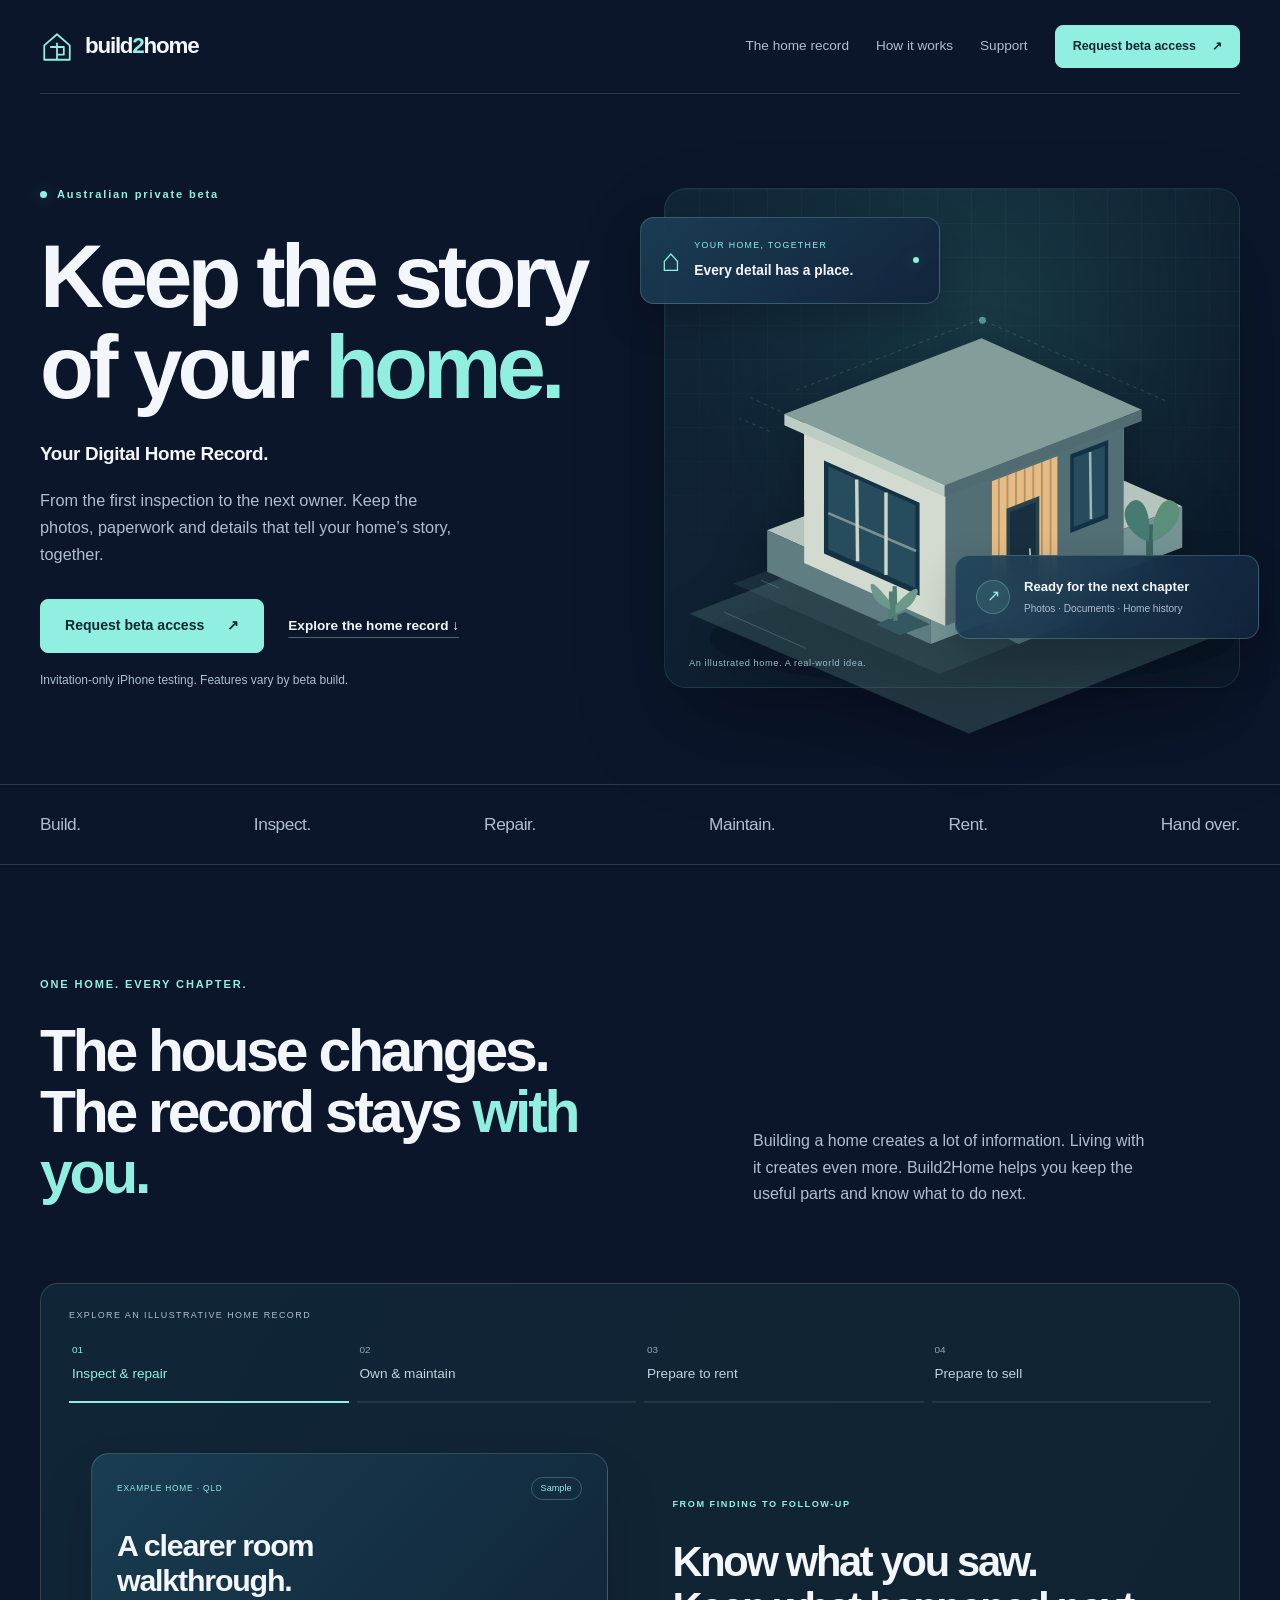
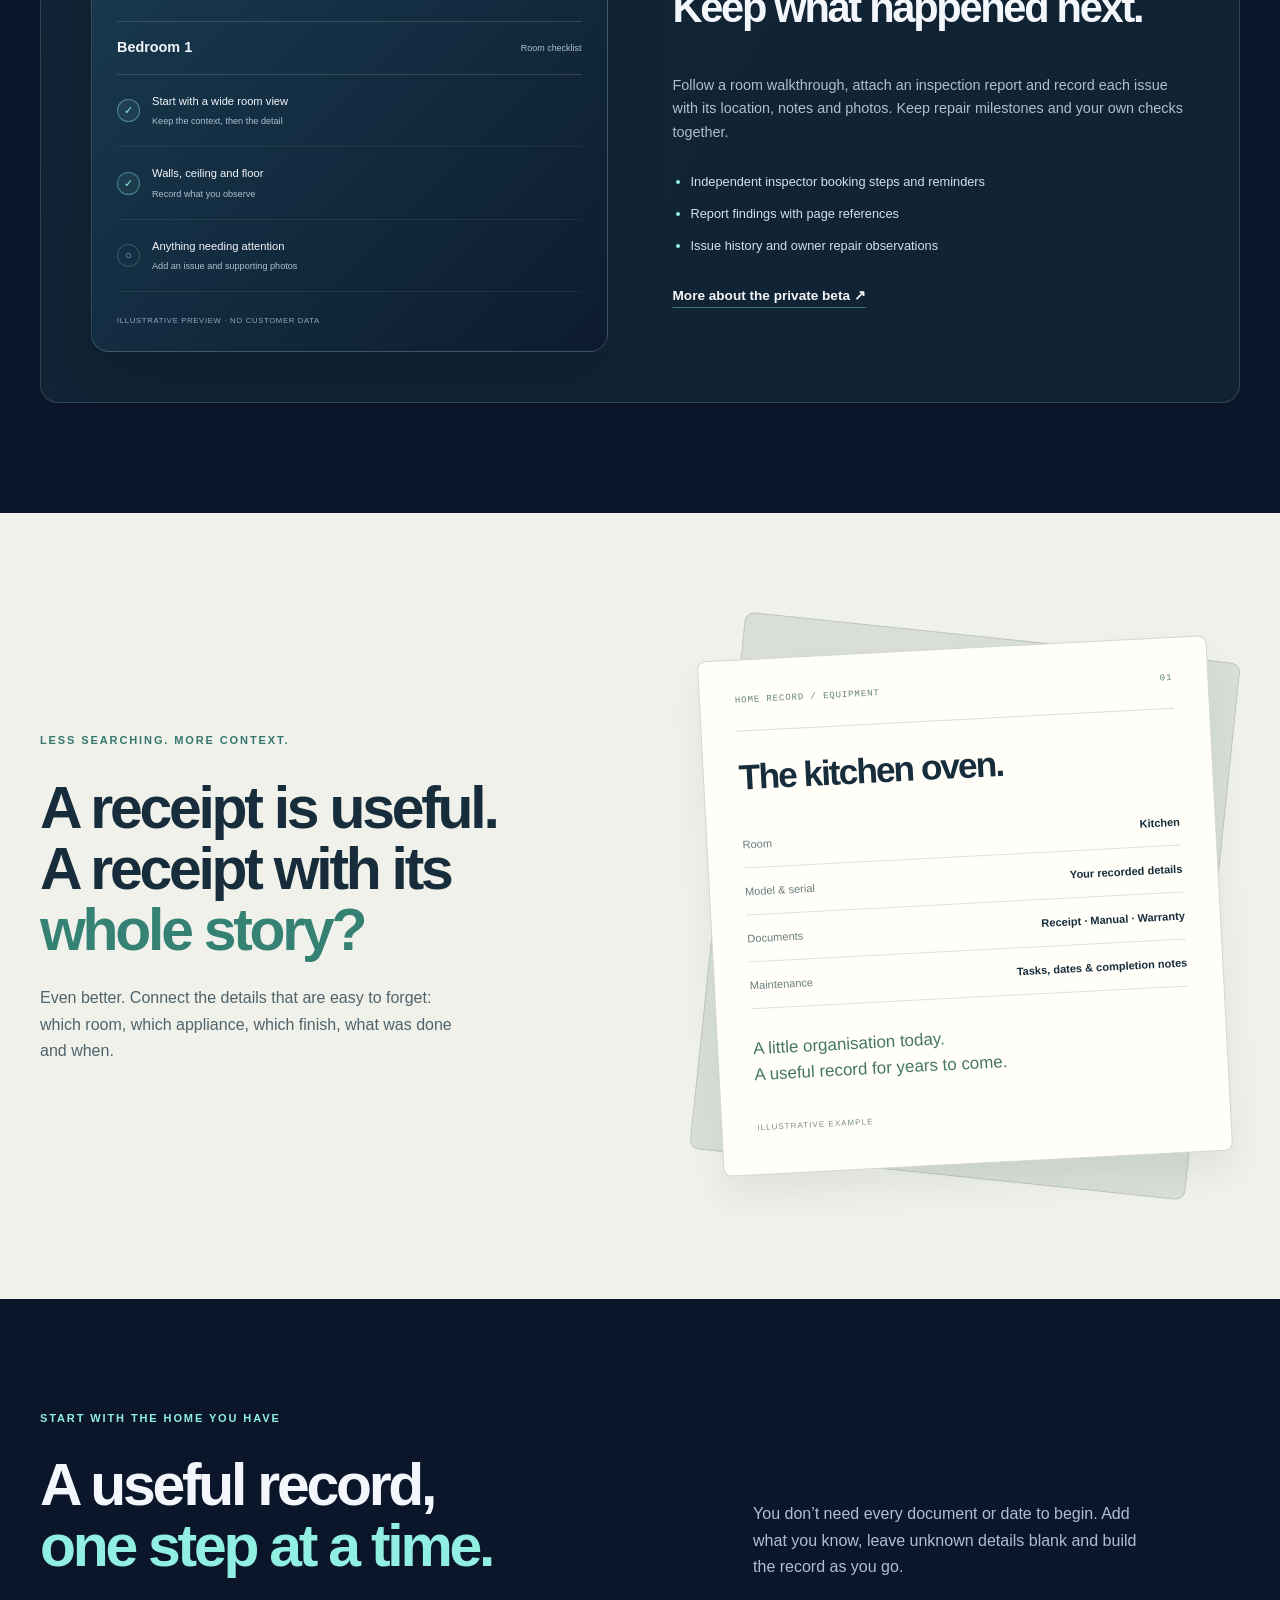
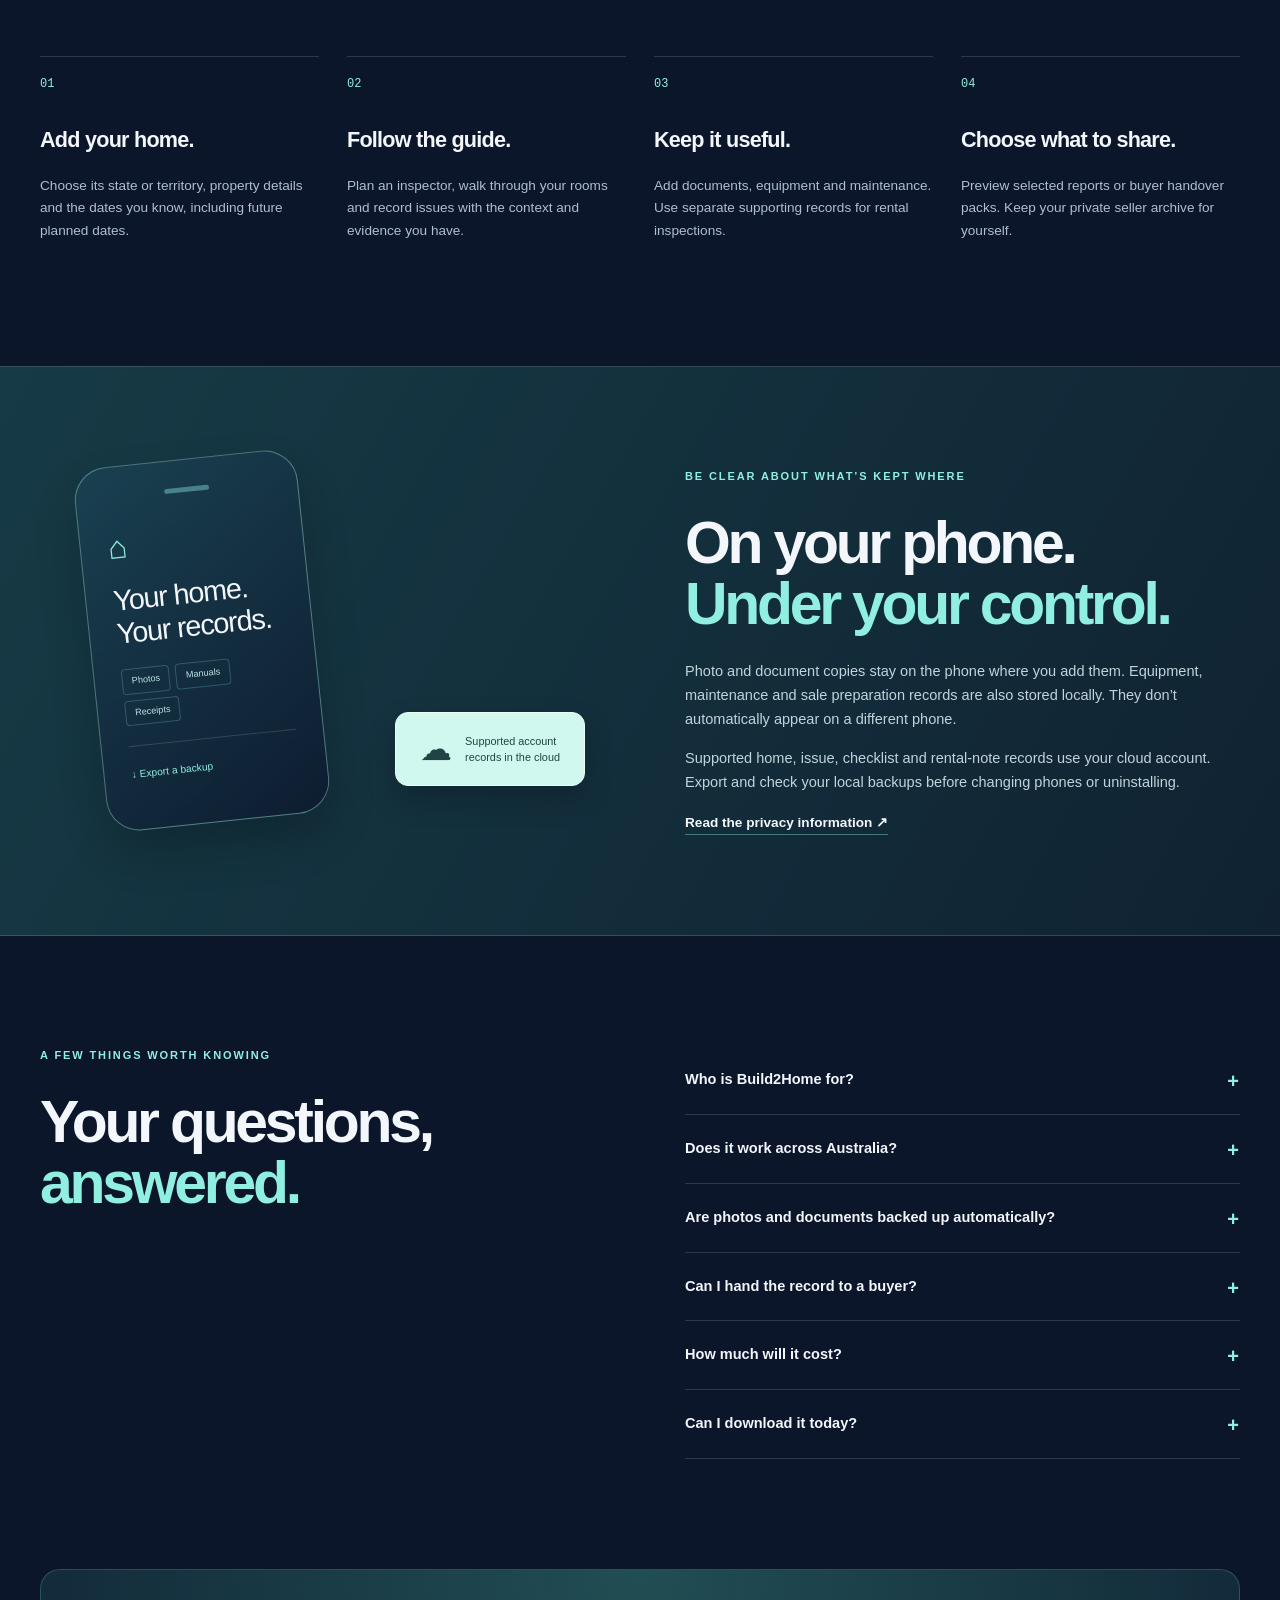
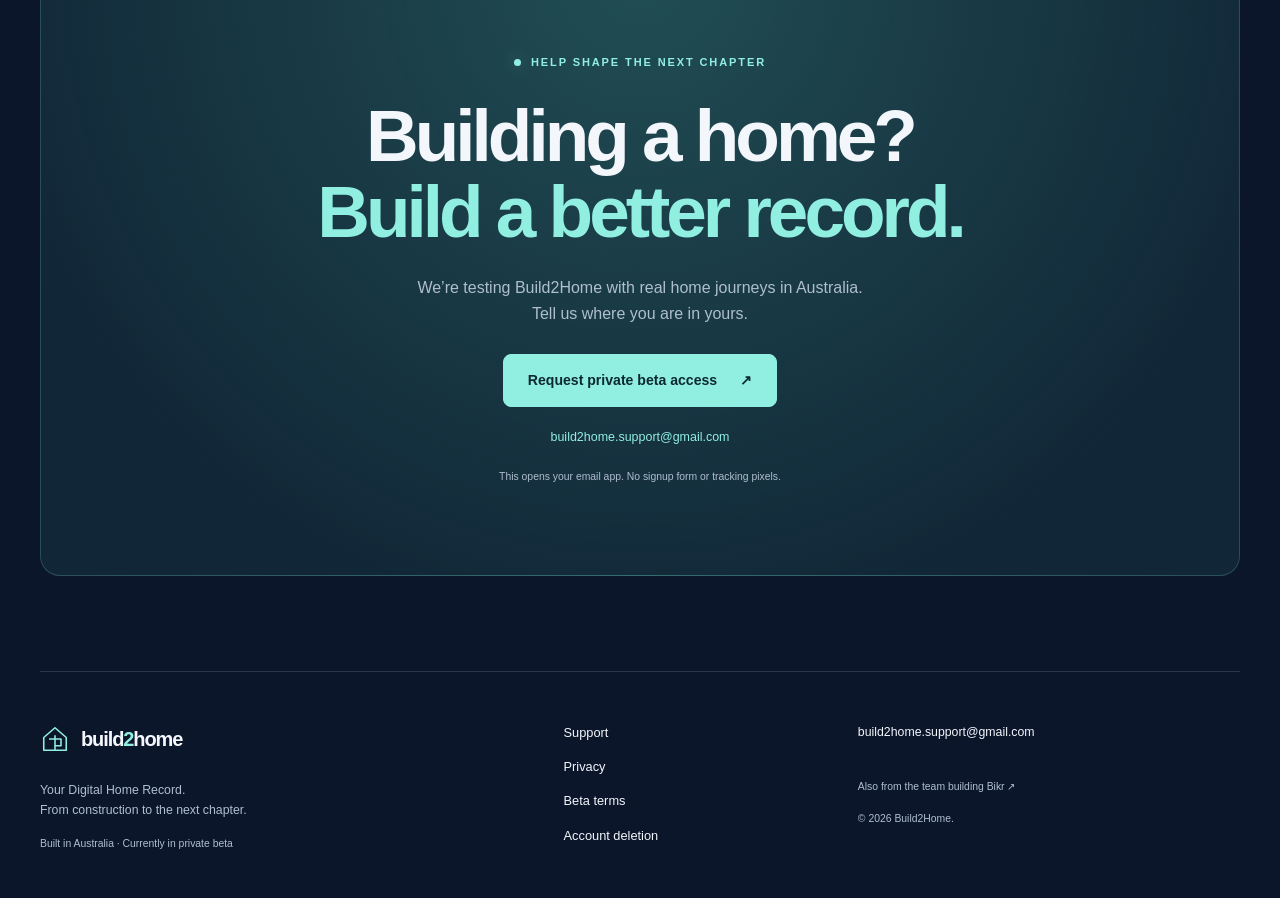
==== index.html @ d1a8a718 "Publish_Build2Home_private_beta_website" ====
<!doctype html><html lang="en-AU"><head><meta charset="utf-8"><meta name="viewport" content="width=device-width,initial-scale=1"><title>Build2Home — Your Digital Home Record</title><meta name="description" content="A home record for inspections, defects, documents, maintenance, tenancy and sale preparation. Built in Australia. Private beta."><meta name="theme-color" content="#0b162b"><meta property="og:title" content="Build2Home — Your Digital Home Record"><meta property="og:description" content="A home record for inspections, defects, documents, maintenance, tenancy and sale preparation. Built in Australia. Private beta."><meta property="og:type" content="website"><link rel="icon" href="assets/favicon.svg" type="image/svg+xml"><link rel="stylesheet" href="styles.css"><script src="script.js" defer></script></head><body id="top"><a class="skip" href="#main">Skip to content</a><header class="site-header"><a class="brand" href="#top"><svg viewBox="0 0 40 40" aria-hidden="true"><path d="M5 18 20 5l15 13v17H5Z"/><path d="M12 20h8v15m0-15h8v9h-8m0-9v-5"/></svg><span>build<span class="two">2</span>home</span></a><button class="menu-toggle" aria-label="Open navigation" aria-expanded="false" aria-controls="navigation">Menu <span>☰</span></button><nav id="navigation" aria-label="Main navigation"><a href="index.html#record">The home record</a><a href="index.html#how">How it works</a><a href="support.html">Support</a><a class="button small" href="mailto:build2home.support@gmail.com?subject=Build2Home%20%E2%80%94%20private%20beta%20request">Request beta access <span aria-hidden="true">↗</span></a></nav></header><main id="main">
<section class="hero wrap"><div class="hero-copy"><p class="eyebrow"><span class="status-dot"></span> Australian private beta</p><h1>Keep the story<br>of your <em>home.</em></h1><p class="tagline">Your Digital Home Record.</p><p class="hero-description">From the first inspection to the next owner. Keep the photos, paperwork and details that tell your home’s story, together.</p><div class="actions"><a class="button" href="mailto:build2home.support@gmail.com?subject=Build2Home%20%E2%80%94%20private%20beta%20request">Request beta access <span aria-hidden="true">↗</span></a><a class="text-link" href="#record">Explore the home record ↓</a></div><p class="micro">Invitation-only iPhone testing. Features vary by beta build.</p></div><div class="hero-art"><div class="art-grid"></div><img class="house" src="assets/home.svg" alt="Architectural illustration of a contemporary Australian home" width="800" height="600"><div class="home-chip"><span class="house-symbol">⌂</span><div><small>YOUR HOME, TOGETHER</small><strong>Every detail has a place.</strong></div><span class="chip-dot"></span></div><div class="record-chip"><span class="file-icon">↗</span><div><strong>Ready for the next chapter</strong><small>Photos · Documents · Home history</small></div></div><span class="art-caption">An illustrated home. A real-world idea.</span></div></section>
<div class="chapter-strip"><div class="wrap"><span>Build.</span><span>Inspect.</span><span>Repair.</span><span>Maintain.</span><span>Rent.</span><span>Hand over.</span></div></div>
<section class="record-section section wrap" id="record"><div class="section-heading"><div><p class="eyebrow">ONE HOME. EVERY CHAPTER.</p><h2>The house changes.<br>The record stays <em>with you.</em></h2></div><p>Building a home creates a lot of information. Living with it creates even more. Build2Home helps you keep the useful parts and know what to do next.</p></div><div class="record-demo"><div class="demo-controls"><p class="micro">EXPLORE AN ILLUSTRATIVE HOME RECORD</p><div role="tablist" aria-label="Home record stage" class="stage-tabs"><button role="tab" id="tab-inspect" aria-selected="true" aria-controls="stage-panel" data-stage="inspect">01 <span>Inspect & repair</span></button><button role="tab" id="tab-maintain" aria-selected="false" aria-controls="stage-panel" tabindex="-1" data-stage="maintain">02 <span>Own & maintain</span></button><button role="tab" id="tab-rental" aria-selected="false" aria-controls="stage-panel" tabindex="-1" data-stage="rental">03 <span>Prepare to rent</span></button><button role="tab" id="tab-sale" aria-selected="false" aria-controls="stage-panel" tabindex="-1" data-stage="sale">04 <span>Prepare to sell</span></button></div></div><div id="stage-panel" role="tabpanel" aria-labelledby="tab-inspect" class="stage-panel"><div class="sample-app"><div class="sample-top"><span>EXAMPLE HOME · QLD</span><span class="pill">Sample</span></div><h3 id="sample-title">A clearer room walkthrough.</h3><div class="sample-summary" id="sample-summary">Bedroom 1 <span>Room checklist</span></div><div class="sample-rows" id="sample-rows"><div><span class="check-circle">✓</span><span>Start with a wide room view<small>Keep the context, then the detail</small></span></div><div><span class="check-circle">✓</span><span>Walls, ceiling and floor<small>Record what you observe</small></span></div><div><span class="check-circle empty">○</span><span>Anything needing attention<small>Add an issue and supporting photos</small></span></div></div><div class="sample-bottom">ILLUSTRATIVE PREVIEW · NO CUSTOMER DATA</div></div><div class="stage-copy"><p class="eyebrow" id="stage-kicker">FROM FINDING TO FOLLOW-UP</p><h3 id="stage-title">Know what you saw.<br>Keep what happened next.</h3><p id="stage-description">Follow a room walkthrough, attach an inspection report and record each issue with its location, notes and photos. Keep repair milestones and your own checks together.</p><ul id="stage-points"><li>Independent inspector booking steps and reminders</li><li>Report findings with page references</li><li>Issue history and owner repair observations</li></ul><a class="text-link" href="support.html">More about the private beta ↗</a></div></div></div></section>
<section class="paper-section"><div class="wrap paper-grid"><div><p class="eyebrow">LESS SEARCHING. MORE CONTEXT.</p><h2>A receipt is useful.<br>A receipt with its<br><em>whole story?</em></h2><p>Even better. Connect the details that are easy to forget: which room, which appliance, which finish, what was done and when.</p></div><div class="paper-stack" aria-label="Illustrative records for an oven"><div class="paper-back"></div><div class="paper-card"><div class="paper-top"><span>HOME RECORD / EQUIPMENT</span><span>01</span></div><h3>The kitchen oven.</h3><div class="paper-row"><span>Room</span><strong>Kitchen</strong></div><div class="paper-row"><span>Model & serial</span><strong>Your recorded details</strong></div><div class="paper-row"><span>Documents</span><strong>Receipt · Manual · Warranty</strong></div><div class="paper-row"><span>Maintenance</span><strong>Tasks, dates & completion notes</strong></div><p class="paper-note">A little organisation today.<br>A useful record for years to come.</p><span class="paper-label">ILLUSTRATIVE EXAMPLE</span></div></div></div></section>
<section class="section wrap" id="how"><div class="section-heading"><div><p class="eyebrow">START WITH THE HOME YOU HAVE</p><h2>A useful record,<br><em>one step at a time.</em></h2></div><p>You don’t need every document or date to begin. Add what you know, leave unknown details blank and build the record as you go.</p></div><ol class="steps"><li><span>01</span><h3>Add your home.</h3><p>Choose its state or territory, property details and the dates you know, including future planned dates.</p></li><li><span>02</span><h3>Follow the guide.</h3><p>Plan an inspector, walk through your rooms and record issues with the context and evidence you have.</p></li><li><span>03</span><h3>Keep it useful.</h3><p>Add documents, equipment and maintenance. Use separate supporting records for rental inspections.</p></li><li><span>04</span><h3>Choose what to share.</h3><p>Preview selected reports or buyer handover packs. Keep your private seller archive for yourself.</p></li></ol></section>
<section class="storage-section"><div class="wrap storage-grid"><div class="storage-visual" aria-hidden="true"><div class="storage-phone"><div class="phone-speaker"></div><span class="storage-icon">⌂</span><strong>Your home.<br>Your records.</strong><div class="file-pills"><span>Photos</span><span>Manuals</span><span>Receipts</span></div><div class="backup-line">↓ Export a backup</div></div><div class="cloud-chip">☁ <span>Supported account<br>records in the cloud</span></div></div><div><p class="eyebrow">BE CLEAR ABOUT WHAT’S KEPT WHERE</p><h2>On your phone.<br><em>Under your control.</em></h2><p>Photo and document copies stay on the phone where you add them. Equipment, maintenance and sale preparation records are also stored locally. They don’t automatically appear on a different phone.</p><p>Supported home, issue, checklist and rental-note records use your cloud account. Export and check your local backups before changing phones or uninstalling.</p><a class="text-link" href="privacy.html">Read the privacy information ↗</a></div></div></section>
<section class="section wrap faq-section"><div><p class="eyebrow">A FEW THINGS WORTH KNOWING</p><h2>Your questions,<br><em>answered.</em></h2></div><div class="faq"><details><summary>Who is Build2Home for?</summary><p>Homeowners and property investors who want a practical record of a home, from build and handover through repairs, maintenance, rental preparation and eventual sale. It is currently being tested with a small private iPhone beta group.</p></details><details><summary>Does it work across Australia?</summary><p>You can choose an Australian state or territory for your property. Guidance links depend on that choice. Rules differ locally: automatic statutory reference calculations are currently NSW-only. Build2Home does not determine your legal deadlines or certify compliance.</p></details><details><summary>Are photos and documents backed up automatically?</summary><p>No. These copies stay on your phone. Export ZIP/JSON backups and keep the originals. Supported account records sync separately. Signing in on a new phone alone does not restore local files.</p></details><details><summary>Can I hand the record to a buyer?</summary><p>The beta includes selected buyer handover exports, with a preview before sharing, and a separate private seller archive. This does not transfer the property or grant the buyer access to your account. Review original documents and photos for private information before sharing.</p></details><details><summary>How much will it cost?</summary><p>Public pricing has not been announced. We’re focused on testing the workflow and getting the useful details right before a wider launch.</p></details><details><summary>Can I download it today?</summary><p>Testing is invitation-only through TestFlight on iPhone. Email the team to request access; an invitation is not automatic. Some features are in candidate builds and may not yet be available to every tester.</p></details></div></section>
<section class="beta-section wrap" id="beta"><p class="eyebrow"><span class="status-dot"></span> HELP SHAPE THE NEXT CHAPTER</p><h2>Building a home?<br><em>Build a better record.</em></h2><p>We’re testing Build2Home with real home journeys in Australia. Tell us where you are in yours.</p><a class="button" href="mailto:build2home.support@gmail.com?subject=Build2Home%20%E2%80%94%20private%20beta%20request">Request private beta access <span aria-hidden="true">↗</span></a><a class="beta-email" href="mailto:build2home.support@gmail.com">build2home.support@gmail.com</a><p class="micro">This opens your email app. No signup form or tracking pixels.</p></section></main><footer class="site-footer wrap"><div><a class="brand" href="index.html"><svg viewBox="0 0 40 40" aria-hidden="true"><path d="M5 18 20 5l15 13v17H5Z"/><path d="M12 20h8v15m0-15h8v9h-8m0-9v-5"/></svg><span>build<span class="two">2</span>home</span></a><p>Your Digital Home Record.<br>From construction to the next chapter.</p><p class="micro">Built in Australia · Currently in private beta</p></div><div class="footer-links"><a href="support.html">Support</a><a href="privacy.html">Privacy</a><a href="terms.html">Beta terms</a><a href="delete-account.html">Account deletion</a></div><div class="footer-contact"><a href="mailto:build2home.support@gmail.com">build2home.support@gmail.com</a><p class="micro">Also from the team building <a href="https://getbikr.com">Bikr ↗</a></p><p class="micro">© 2026 Build2Home.</p></div></footer></body></html>
---- styles.css ----
:root{--navy:#0b162b;--deep:#07101f;--panel:#12283b;--mint:#91efe1;--text:#f3f6fb;--muted:#afbed0;--line:#ffffff24;--paper:#f0f1ea;--ink:#182d3b;--max:1240px}*{box-sizing:border-box}html{scroll-behavior:smooth;scroll-padding-top:110px}body{margin:0;background:var(--navy);color:var(--text);font-family:Inter,"Segoe UI",Arial,sans-serif;font-size:16px;line-height:1.65}a{color:inherit;text-decoration:none}button{font:inherit}button,a{-webkit-tap-highlight-color:transparent}button{cursor:pointer}img{max-width:100%;display:block}svg{display:block}h1,h2,h3,p{margin-top:0}h1,h2,h3{line-height:1.04;letter-spacing:-.055em;font-weight:560}h1{font-size:clamp(4rem,6.9vw,6.5rem);margin-bottom:24px}h2{font-size:clamp(2.5rem,4.6vw,4.4rem);margin-bottom:25px}h3{font-size:1.7rem}em{font-style:normal;color:var(--mint)}.wrap{width:min(var(--max),calc(100% - 80px));margin-inline:auto}.section{padding-block:110px}.eyebrow{font-size:.69rem;font-weight:750;letter-spacing:.17em;color:var(--mint);display:flex;gap:10px;align-items:center;margin-bottom:27px}.micro{font-size:.75rem;color:var(--muted);line-height:1.65}.status-dot,.chip-dot{width:7px;height:7px;border-radius:50%;background:var(--mint);display:inline-block;box-shadow:0 0 16px #91efe155;flex-shrink:0}.site-header{height:94px;display:flex;align-items:center;justify-content:space-between;gap:30px;position:relative;z-index:20;width:min(var(--max),calc(100% - 80px));margin:auto;border-bottom:1px solid var(--line)}.brand{display:inline-flex;gap:11px;align-items:center;white-space:nowrap;font-size:1.4rem;letter-spacing:-.055em;font-weight:650}.brand svg{width:34px;height:34px;fill:none;stroke:var(--mint);stroke-width:2.1;stroke-linejoin:round}.brand .two{color:var(--mint)}nav{display:flex;gap:27px;align-items:center;font-size:.85rem}nav>a:not(.button){color:var(--muted)}nav>a:hover,footer a:hover{color:var(--mint)}.button{display:inline-flex;align-items:center;justify-content:space-between;gap:23px;background:var(--mint);color:#0c2831;border:1px solid var(--mint);padding:16px 24px;border-radius:8px;font-size:.88rem;font-weight:700;line-height:1.4;transition:background .18s,transform .18s}.button:hover{background:#b2fff2;transform:translateY(-2px)}.button.small{font-size:.78rem;padding:12px 17px;gap:16px}.text-link{font-size:.85rem;font-weight:650;text-decoration:underline;text-underline-offset:7px;text-decoration-color:#91efe166;display:inline-block}.text-link:hover{color:var(--mint)}.menu-toggle{display:none}.skip{position:absolute;z-index:100;left:16px;top:-100px;padding:10px;background:var(--mint);color:var(--navy)}.skip:focus{top:12px}:focus-visible{outline:3px solid #f7ca78;outline-offset:5px}.hero{display:grid;grid-template-columns:1fr 1fr;gap:48px;padding-top:90px;padding-bottom:92px;align-items:center;min-height:690px}.hero-copy{position:relative;z-index:2}.tagline{font-size:1.18rem;font-weight:550;margin-bottom:18px;letter-spacing:-.02em}.hero-description{font-size:1.02rem;max-width:430px;color:var(--muted);margin-bottom:31px}.actions{display:flex;align-items:center;gap:24px;flex-wrap:wrap}.hero-copy>.micro{margin:18px 0 0}.hero-art{height:500px;position:relative;border-radius:22px;background:radial-gradient(ellipse at 55% 27%,#21505680,transparent 65%),linear-gradient(135deg,#112638,#0b1929);border:1px solid #91efe11c;box-shadow:0 45px 95px #0003;overflow:visible}.art-grid{position:absolute;inset:0;border-radius:22px;overflow:hidden;background-image:linear-gradient(#91efe109 1px,transparent 1px),linear-gradient(90deg,#91efe109 1px,transparent 1px);background-size:34px 34px;mask-image:linear-gradient(black,transparent)}.house{position:absolute;width:120%;max-width:none;left:-8%;top:0;filter:drop-shadow(0 18px 25px #0005)}.home-chip,.record-chip{position:absolute;display:flex;align-items:center;gap:14px;border:1px solid #b3f8ee35;backdrop-filter:blur(20px);background:linear-gradient(135deg,#1c4158dd,#11233be8);box-shadow:0 15px 40px #0003;border-radius:14px;padding:20px}.home-chip{top:28px;left:-25px;width:300px}.home-chip small{display:block;font-size:.55rem;letter-spacing:.15em;color:var(--mint);margin-bottom:4px}.home-chip strong{font-size:.86rem;font-weight:550}.house-symbol{font-size:2rem;color:var(--mint);line-height:1}.chip-dot{margin-left:auto;width:6px;height:6px}.record-chip{right:-20px;bottom:48px;width:304px}.record-chip strong{display:block;font-weight:550;font-size:.82rem}.record-chip small{display:block;color:var(--muted);font-size:.63rem;margin-top:4px}.file-icon{background:#91efe118;border:1px solid #91efe144;border-radius:50%;width:34px;height:34px;text-align:center;padding-top:2px;color:var(--mint)}.art-caption{position:absolute;bottom:16px;left:24px;font-size:.58rem;letter-spacing:.06em;color:#9cbbca}.chapter-strip{border-block:1px solid var(--line)}.chapter-strip>.wrap{display:flex;justify-content:space-between;gap:20px;padding-block:25px;color:var(--muted);font-size:1.08rem;font-weight:450;letter-spacing:-.025em}.section-heading{display:grid;grid-template-columns:1.3fr 1fr;gap:80px;align-items:end;margin-bottom:55px}.section-heading>p{max-width:400px;color:var(--muted);padding-bottom:5px}.record-demo{border:1px solid var(--line);border-radius:18px;overflow:hidden;background:linear-gradient(120deg,#102537,#102331)}.demo-controls{padding:24px 28px 0}.demo-controls>.micro{font-size:.56rem;letter-spacing:.16em;margin-bottom:20px}.stage-tabs{display:grid;grid-template-columns:repeat(4,1fr);gap:8px}.stage-tabs button{background:transparent;border:0;border-bottom:2px solid #ffffff15;color:#90a7b9;font-size:.62rem;text-align:left;padding:0 3px 18px;line-height:1.4}.stage-tabs button span{display:block;font-size:.85rem;margin-top:7px;color:#c2d2de}.stage-tabs button[aria-selected=true]{color:var(--mint);border-color:var(--mint)}.stage-tabs button[aria-selected=true] span{color:var(--mint)}.stage-panel{display:grid;grid-template-columns:1fr 1fr;gap:65px;padding:50px}.sample-app{border:1px solid #ffffff2b;border-radius:18px;box-shadow:0 30px 55px #0002;background:linear-gradient(135deg,#193d51,#0d1b30);padding:23px 25px}.sample-top{display:flex;justify-content:space-between;align-items:center;font-size:.52rem;letter-spacing:.1em;color:var(--mint);gap:10px;margin-bottom:28px}.pill{border:1px solid #91efe144;border-radius:20px;padding:3px 9px;font-size:.57rem;letter-spacing:0}.sample-app h3{font-size:1.9rem;max-width:275px;line-height:1.15;letter-spacing:-.04em;margin-bottom:23px}.sample-summary{border-block:1px solid var(--line);padding-block:14px;font-size:.9rem;font-weight:550;display:flex;justify-content:space-between;align-items:center;gap:12px}.sample-summary span{color:var(--muted);font-size:.56rem;font-weight:400}.sample-rows>div{display:flex;gap:12px;align-items:center;padding:17px 0;border-bottom:1px solid #ffffff10;font-size:.7rem}.sample-rows small{display:block;color:var(--muted);font-size:.57rem;margin-top:4px}.check-circle{color:var(--mint);border:1px solid #91efe166;background:#91efe111;border-radius:50%;width:23px;height:23px;display:grid;place-items:center;flex-shrink:0}.check-circle.empty{color:var(--muted);border-color:#ffffff33;background:none}.sample-bottom{font-size:.48rem;color:#8ea8bd;letter-spacing:.09em;margin-top:23px}.stage-copy{align-self:center}.stage-copy h3{font-size:2.6rem;line-height:1.12}.stage-copy>p:not(.eyebrow){color:var(--muted);font-size:.9rem}.stage-copy ul{padding-left:18px;font-size:.8rem;line-height:1.8;color:#d5e0e9;margin:25px 0}.stage-copy li{margin-bottom:9px}.stage-copy li::marker{color:var(--mint)}.stage-copy .eyebrow{font-size:.57rem}.paper-section{background:var(--paper);color:var(--ink);padding:110px 0}.paper-section .eyebrow{color:#35776e}.paper-grid{display:grid;grid-template-columns:1fr 1fr;gap:100px;align-items:center}.paper-section em{color:#358275}.paper-section p:not(.eyebrow):not(.paper-note){color:#50636c;max-width:420px}.paper-stack{position:relative;padding:25px 20px}.paper-back{position:absolute;inset:13px 26px;background:#d9dfd8;border:1px solid #bcc7bc;transform:rotate(6deg);border-radius:10px}.paper-card{position:relative;transform:rotate(-3deg);background:#fffef9;padding:35px;border:1px solid #d3d8cd;border-radius:8px;box-shadow:0 20px 35px #13382712}.paper-top{font:9px ui-monospace,monospace;display:flex;justify-content:space-between;letter-spacing:.1em;border-bottom:1px solid #d9dfd5;padding-bottom:25px;margin-bottom:28px;color:#638379}.paper-card h3{font-size:2.2rem;margin-bottom:25px}.paper-row{border-bottom:1px solid #dde4dc;display:flex;gap:15px;justify-content:space-between;padding:14px 0;font-size:.69rem}.paper-row>span{color:#6a7c7d}.paper-row strong{font-weight:550;text-align:right}.paper-note{font-size:1.06rem;line-height:1.5;margin:27px 0 25px;color:#467666}.paper-label{font-size:.5rem;letter-spacing:.13em;color:#7b8e87}.steps{list-style:none;margin:0;padding:0;display:grid;grid-template-columns:repeat(4,1fr);gap:28px}.steps li{border-top:1px solid var(--line);padding-top:20px}.steps li>span{font:12px ui-monospace,monospace;color:var(--mint);display:block;margin-bottom:36px}.steps h3{font-size:1.35rem;line-height:1.2;letter-spacing:-.035em}.steps p{font-size:.85rem;color:var(--muted)}.storage-section{background:linear-gradient(120deg,#163b46,#102232);padding:100px 0;border-block:1px solid var(--line)}.storage-grid{display:grid;grid-template-columns:1fr 1fr;gap:90px;align-items:center}.storage-grid>div>p:not(.eyebrow){color:#c1d4dc;font-size:.91rem}.storage-visual{height:365px;position:relative}.storage-phone{position:absolute;top:-10px;left:50px;width:224px;height:365px;border:1px solid #b9fff05c;border-radius:33px;background:linear-gradient(145deg,#1c4556b0,#0e1d31);box-shadow:0 24px 45px #0003;padding:27px;transform:rotate(-6deg)}.phone-speaker{height:5px;width:45px;border-radius:8px;background:#91efe166;margin:0 auto 22px}.storage-icon{color:var(--mint);font-size:2rem}.storage-phone strong{display:block;font-size:1.8rem;line-height:1.14;letter-spacing:-.04em;font-weight:500;margin:10px 0 20px}.file-pills{display:flex;flex-wrap:wrap;gap:6px}.file-pills span{font-size:.57rem;padding:4px 9px;border:1px solid #91efe13a;border-radius:4px;color:#bce4e5}.backup-line{font-size:.64rem;padding-top:20px;margin-top:20px;border-top:1px solid var(--line);color:var(--mint)}.cloud-chip{position:absolute;bottom:47px;right:10px;display:flex;gap:13px;align-items:center;padding:20px 24px;background:#d1f8ef;color:#204443;border:1px solid #ebfff5;border-radius:13px;box-shadow:0 13px 30px #0003;font-size:2rem;line-height:1}.cloud-chip span{font-size:.68rem;line-height:1.5}.faq-section{display:grid;grid-template-columns:1fr 1fr;gap:90px}.faq details{border-bottom:1px solid var(--line)}.faq summary{list-style:none;cursor:pointer;padding:23px 28px 23px 0;font-size:.91rem;font-weight:550;position:relative;line-height:1.5}.faq summary::-webkit-details-marker{display:none}.faq summary:after{content:'+';position:absolute;right:1px;font-size:20px;color:var(--mint);top:20px}.faq details[open] summary:after{content:'−'}.faq details p{font-size:.85rem;color:var(--muted);margin-bottom:22px}.beta-section{text-align:center;padding:83px 30px 90px;border:1px solid #91efe130;border-radius:20px;background:radial-gradient(ellipse at 50% 0,#214e54,transparent 80%),#112637;margin-bottom:95px}.beta-section .eyebrow{justify-content:center}.beta-section h2{font-size:clamp(2.9rem,5.7vw,5rem)}.beta-section>p:not(.eyebrow):not(.micro){color:var(--muted);max-width:460px;margin:0 auto 26px}.beta-email{display:block;font-size:.78rem;margin:20px 0;color:var(--mint)}.beta-section>.micro{font-size:.65rem;margin-bottom:0}.site-footer{display:grid;grid-template-columns:1.2fr .6fr 1fr;gap:65px;border-top:1px solid var(--line);padding:50px 0 35px}.site-footer .brand{font-size:1.25rem}.site-footer .brand svg{width:30px}.site-footer p{font-size:.77rem;color:var(--muted);margin-top:15px}.site-footer p.micro{font-size:.65rem}.footer-links{display:flex;flex-direction:column;gap:13px;font-size:.8rem}.footer-contact{font-size:.77rem;overflow-wrap:anywhere}.footer-contact>p:first-of-type{margin-top:35px}.footer-meta{color:var(--muted)}.legal{padding:85px 0 100px;max-width:880px}.legal-heading{max-width:750px}.legal h1{font-size:clamp(3.25rem,6vw,5rem)}.legal .lead{font-size:1.2rem;color:var(--muted);max-width:640px}.legal-body{max-width:730px;margin-top:45px}.legal-body h2{font-size:1.6rem;margin:40px 0 14px;letter-spacing:-.035em}.legal-body p{font-size:.96rem;color:#c2cfdb}.legal-body a:not(.button){color:var(--mint);text-decoration:underline;text-underline-offset:4px;overflow-wrap:anywhere}.legal-body .button{color:var(--navy);text-decoration:none;margin:10px 0}.notice{background:#91efe10a;border:1px solid #91efe132;border-radius:12px;padding:24px 28px;margin-bottom:32px}.notice strong{color:var(--mint)}.notice p{font-size:.86rem;margin:10px 0 0}.legal-body .updated{font-size:.75rem;color:var(--muted)}
@media(min-width:1500px){.hero{gap:80px}.hero-art{height:525px}}@media(max-width:1100px){.wrap,.site-header{width:calc(100% - 48px)}nav{gap:18px}.hero{gap:28px;padding-top:65px}.hero-art{height:435px}.home-chip{left:-10px;width:265px;padding:17px}.record-chip{right:-8px;width:275px;padding:17px}.hero h1{font-size:clamp(3.9rem,7vw,5.5rem)}.stage-panel{gap:36px;padding:35px}.stage-copy h3{font-size:2.1rem}.paper-grid{gap:50px}.storage-grid{gap:50px}.faq-section{gap:50px}.site-footer{gap:30px}.storage-phone{left:10px}}
@media(max-width:800px){.site-header{height:80px}.brand{font-size:1.25rem}.brand svg{width:31px}.menu-toggle{display:flex;gap:13px;align-items:center;color:var(--text);background:none;border:1px solid var(--line);padding:7px 11px;border-radius:6px;font-size:.75rem}.site-header nav{display:none;position:absolute;top:79px;left:-24px;right:-24px;padding:24px;background:#0b162bf7;border-bottom:1px solid var(--line);flex-direction:column;align-items:stretch;gap:20px;box-shadow:0 20px 30px #0004}.site-header nav.open{display:flex}.hero{grid-template-columns:1fr;gap:45px;padding-top:55px;padding-bottom:65px}.hero-copy{max-width:590px}.hero h1{font-size:clamp(3.9rem,10vw,5.8rem)}.hero-description{max-width:460px}.hero-art{height:420px;width:min(540px,100%);margin-inline:auto}.house{top:-20px}.home-chip{top:20px;left:10px}.record-chip{right:10px;bottom:40px}.chapter-strip>.wrap{flex-wrap:wrap;justify-content:center;gap:9px 25px;padding-block:22px;font-size:.95rem}.section{padding-block:75px}.section-heading{grid-template-columns:1fr;gap:10px;margin-bottom:35px}.section-heading>p{max-width:570px}.stage-panel{grid-template-columns:1fr;gap:35px;padding:30px}.sample-app{max-width:410px;width:100%;margin:auto}.stage-copy{max-width:520px}.stage-copy h3{font-size:2.4rem}.stage-tabs button span{font-size:.73rem}.stage-tabs button{font-size:.55rem}.paper-section{padding:75px 0}.paper-grid{grid-template-columns:1fr;gap:25px}.paper-stack{max-width:480px;width:100%;margin:auto}.paper-section>div>div>p:not(.eyebrow){max-width:560px}.steps{grid-template-columns:1fr 1fr;gap:35px}.steps li>span{margin-bottom:20px}.storage-section{padding:75px 0}.storage-grid{grid-template-columns:1fr;gap:45px}.storage-visual{max-width:400px;width:100%;margin:auto;order:2;height:340px}.storage-phone{left:25px;height:335px;padding-top:22px}.storage-phone strong{font-size:1.6rem}.cloud-chip{bottom:25px;right:12px}.faq-section{grid-template-columns:1fr;gap:15px}.beta-section{padding:60px 22px;margin-bottom:65px}.site-footer{grid-template-columns:1fr 1fr;gap:35px}.footer-contact{grid-column:1/-1}.footer-contact>p:first-of-type{margin-top:18px}.legal{padding:60px 0}.legal-body{margin-top:30px}.legal h1{font-size:clamp(3rem,9vw,4.5rem)}}
@media(max-width:420px){.wrap,.site-header{width:calc(100% - 36px)}.site-header nav{left:-18px;right:-18px}.hero{padding-top:42px}.hero h1{font-size:3.6rem}.hero .eyebrow{font-size:.62rem}.tagline{font-size:1.05rem}.hero-description{font-size:.92rem}.actions{gap:20px}.button{padding:15px 20px;font-size:.82rem}.hero-art{height:345px}.house{top:13px;left:-12%;width:125%}.home-chip{width:252px;padding:14px;left:9px;top:15px}.home-chip strong{font-size:.75rem}.home-chip small{font-size:.48rem}.record-chip{width:248px;padding:14px;bottom:37px;right:9px}.record-chip strong{font-size:.71rem}.record-chip small{font-size:.55rem}.art-caption{font-size:.48rem;left:18px;bottom:12px}h2{font-size:2.65rem}.section{padding-block:60px}.stage-panel{padding:22px 18px}.demo-controls{padding:20px 18px 0}.stage-tabs{gap:6px}.stage-tabs button span{font-size:.65rem;line-height:1.4}.sample-app{padding:22px 18px}.sample-app h3{font-size:1.8rem}.stage-copy h3{font-size:2.1rem}.paper-card{padding:27px 23px}.paper-card h3{font-size:2rem}.paper-row{font-size:.6rem}.paper-stack{padding:20px 8px}.steps{gap:28px 20px}.steps h3{font-size:1.2rem}.steps p{font-size:.78rem}.storage-phone{left:8px}.cloud-chip{right:0;padding:15px 18px}.beta-section h2{font-size:2.8rem}.site-footer{gap:30px 18px}.site-footer .brand{font-size:1.1rem}.site-footer .brand svg{width:26px}.footer-links{font-size:.74rem}.legal .lead{font-size:1.04rem}.legal-body p{font-size:.9rem}.notice{padding:20px}.legal h1{font-size:3rem}.legal-body .button{font-size:.8rem}}
@media(prefers-reduced-motion:reduce){html{scroll-behavior:auto}*,*:before,*:after{transition:none!important;animation:none!important}}
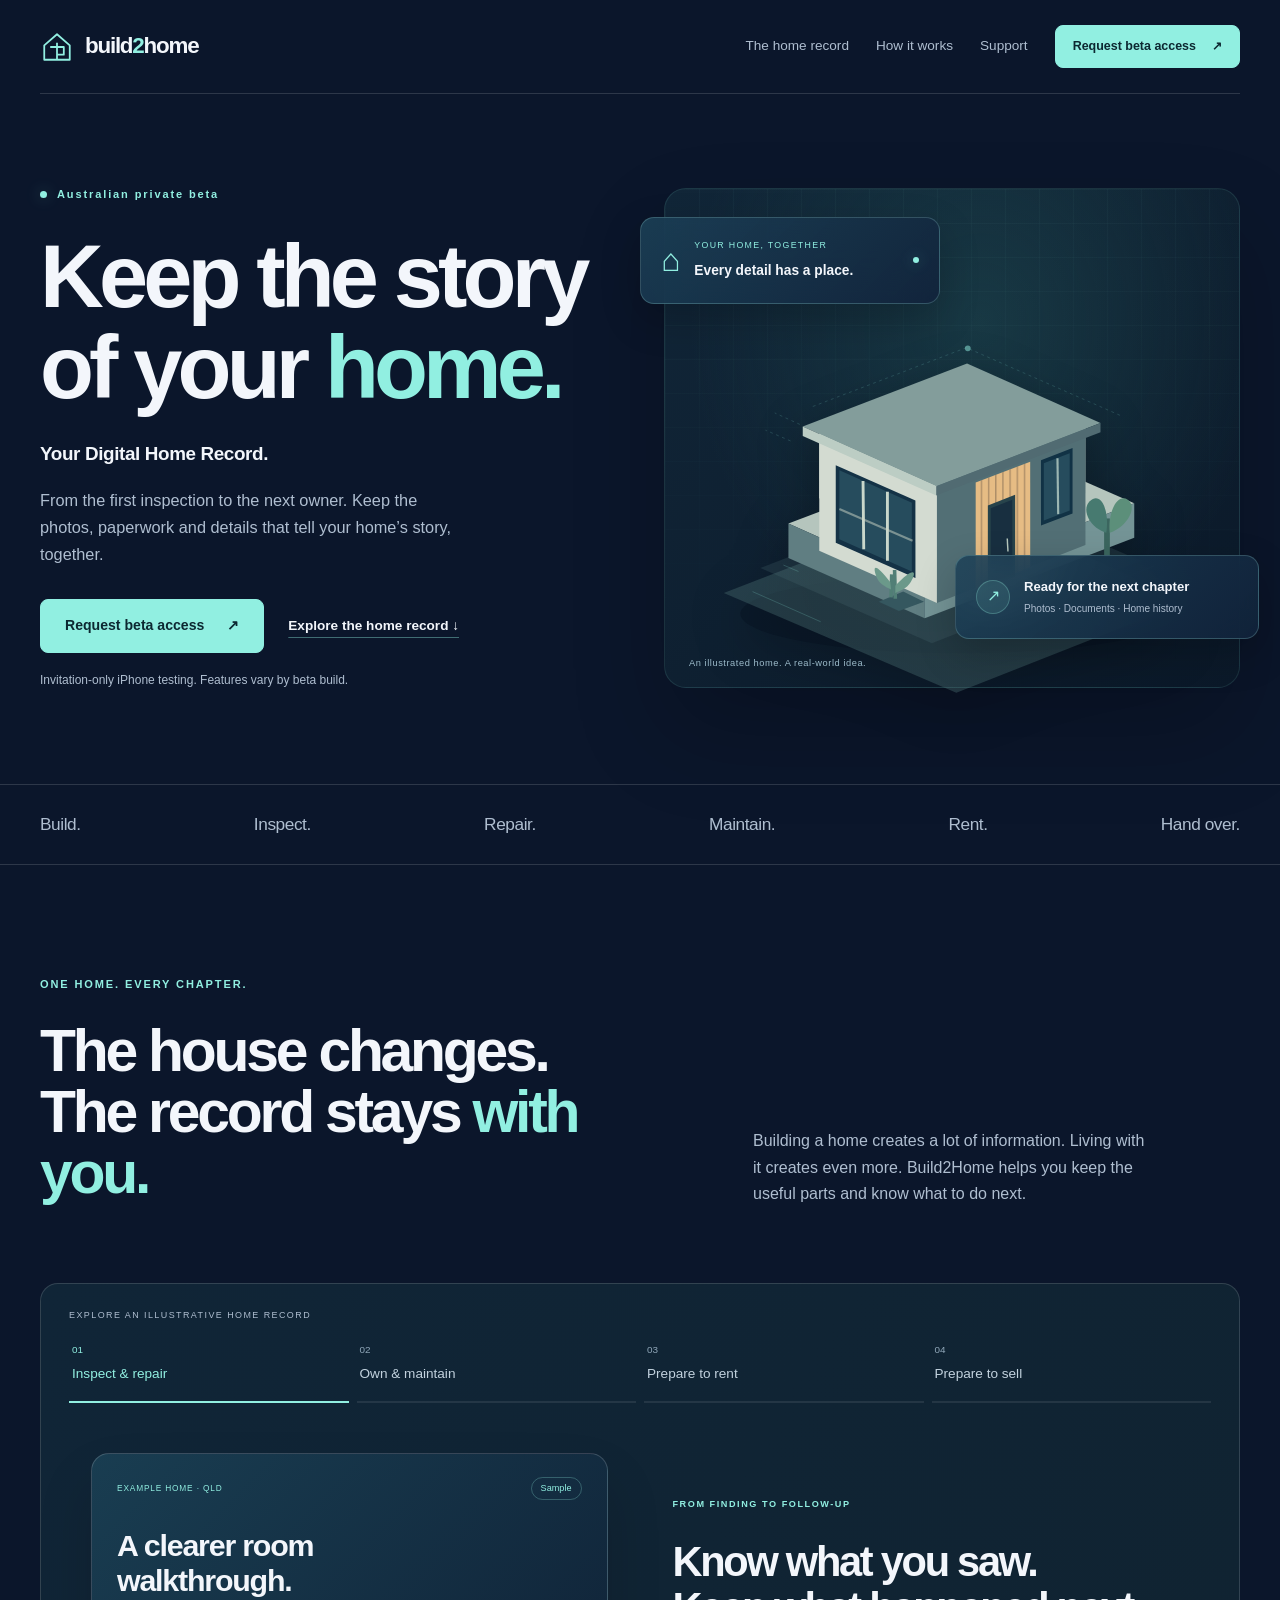
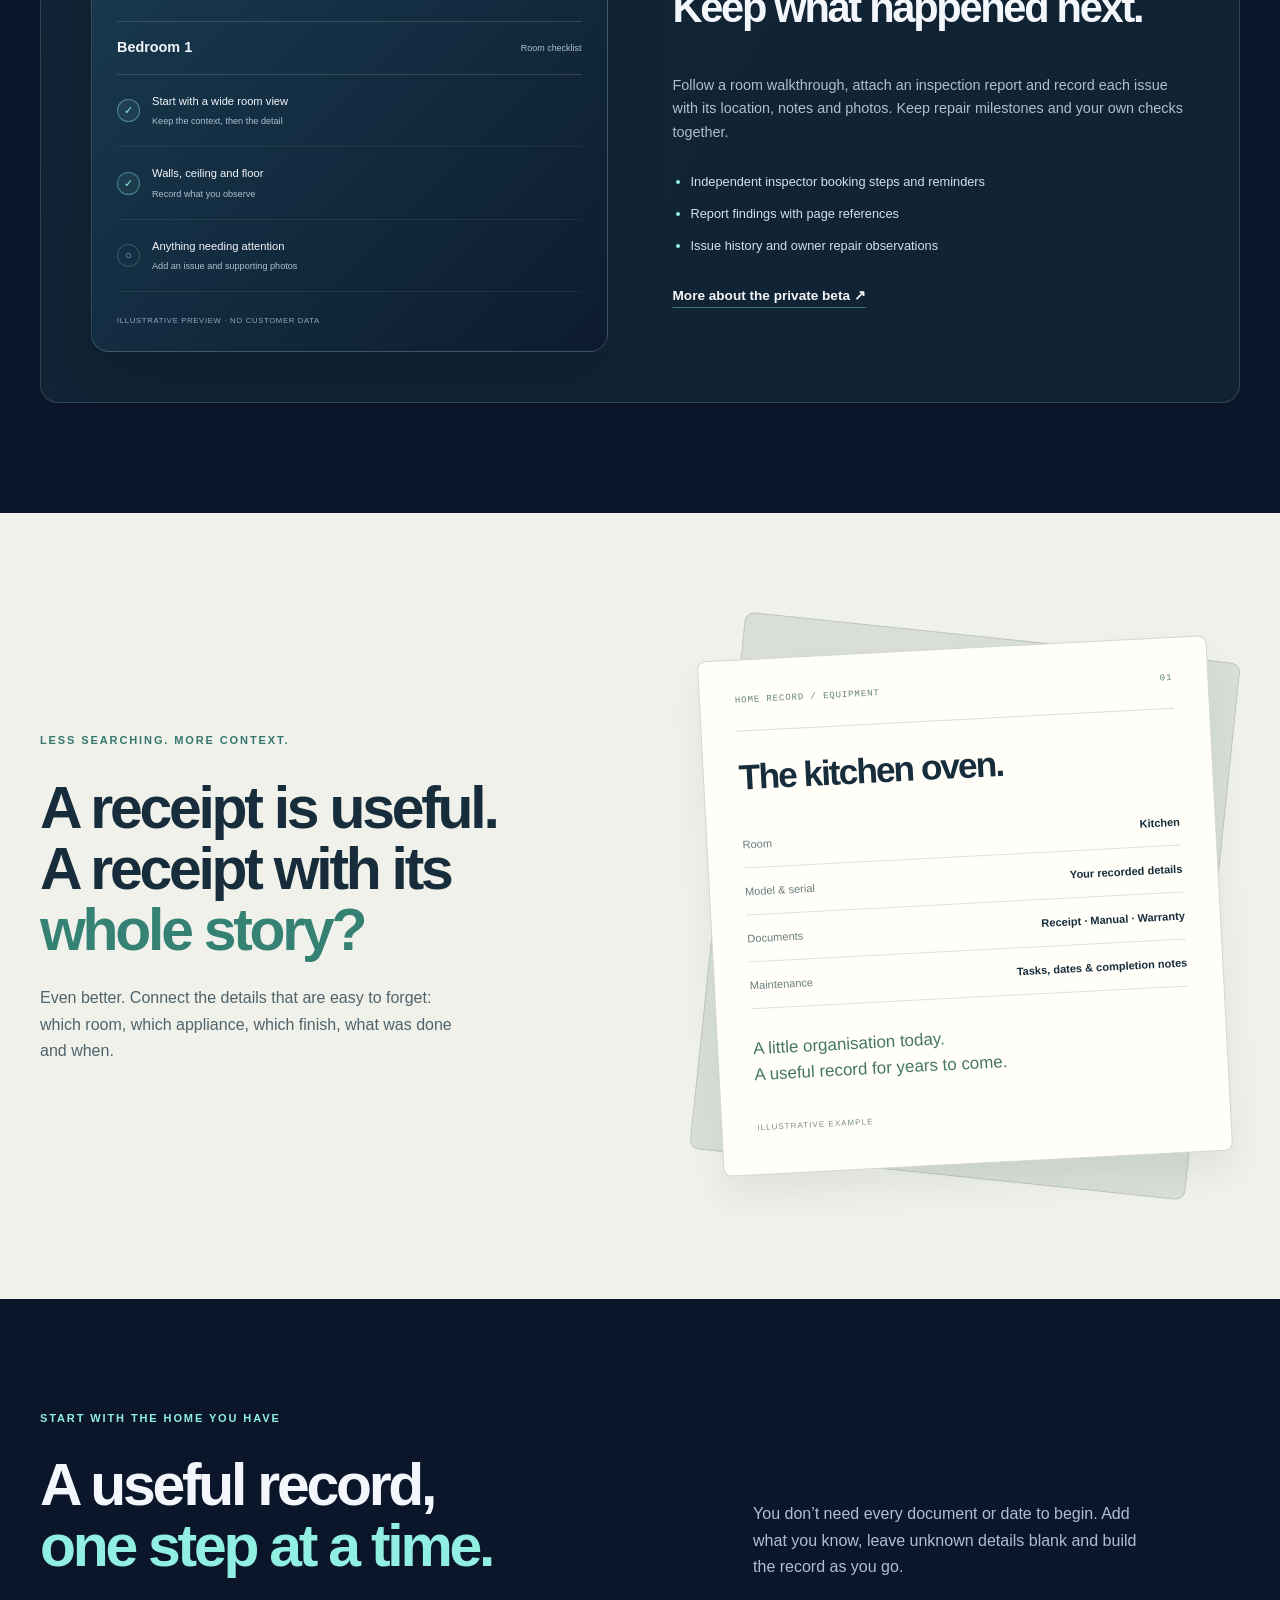
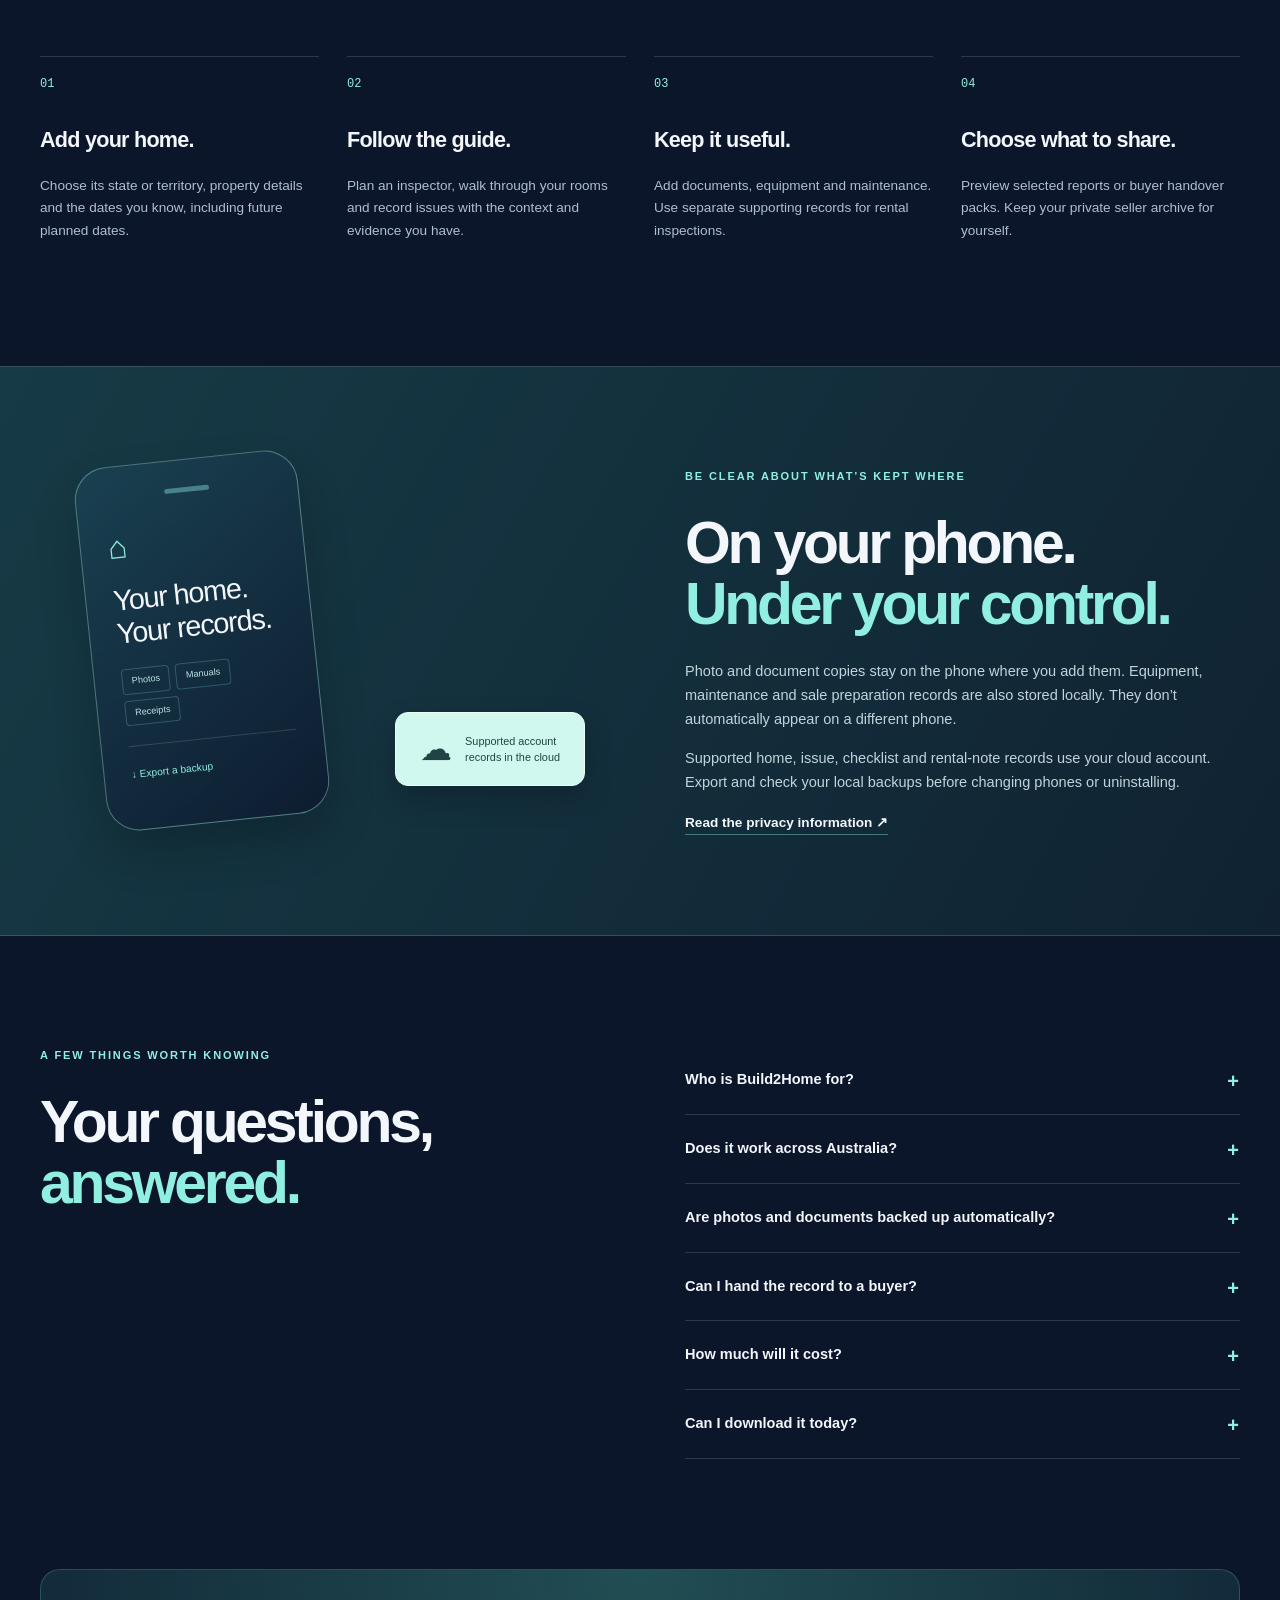
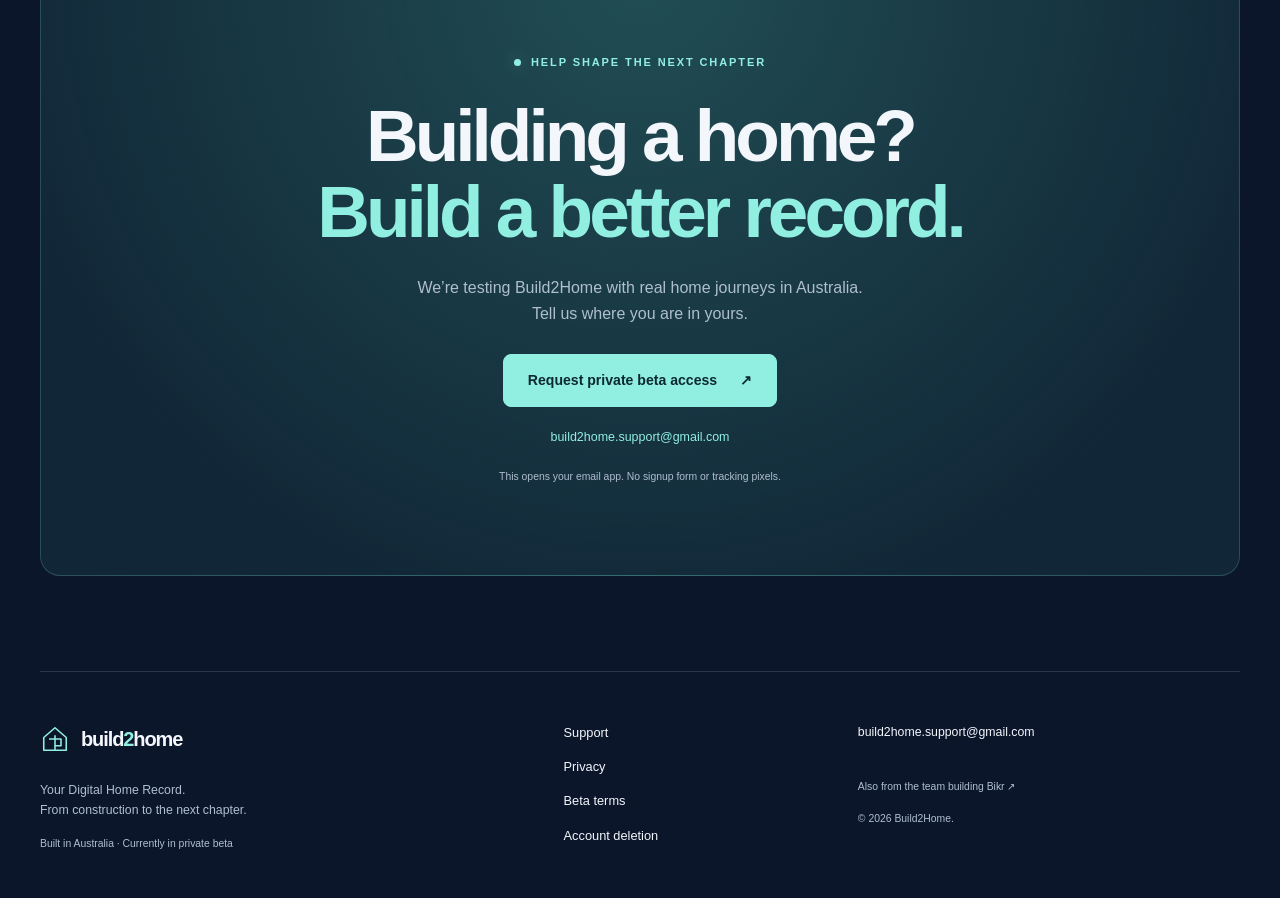
==== commit 890f03fc: "Finish_responsive_layout_and_search_metadata" ====
--- a/index.html
+++ b/index.html
@@ -1,4 +1,4 @@
-<!doctype html><html lang="en-AU"><head><meta charset="utf-8"><meta name="viewport" content="width=device-width,initial-scale=1"><title>Build2Home — Your Digital Home Record</title><meta name="description" content="A home record for inspections, defects, documents, maintenance, tenancy and sale preparation. Built in Australia. Private beta."><meta name="theme-color" content="#0b162b"><meta property="og:title" content="Build2Home — Your Digital Home Record"><meta property="og:description" content="A home record for inspections, defects, documents, maintenance, tenancy and sale preparation. Built in Australia. Private beta."><meta property="og:type" content="website"><link rel="icon" href="assets/favicon.svg" type="image/svg+xml"><link rel="stylesheet" href="styles.css"><script src="script.js" defer></script></head><body id="top"><a class="skip" href="#main">Skip to content</a><header class="site-header"><a class="brand" href="#top"><svg viewBox="0 0 40 40" aria-hidden="true"><path d="M5 18 20 5l15 13v17H5Z"/><path d="M12 20h8v15m0-15h8v9h-8m0-9v-5"/></svg><span>build<span class="two">2</span>home</span></a><button class="menu-toggle" aria-label="Open navigation" aria-expanded="false" aria-controls="navigation">Menu <span>☰</span></button><nav id="navigation" aria-label="Main navigation"><a href="index.html#record">The home record</a><a href="index.html#how">How it works</a><a href="support.html">Support</a><a class="button small" href="mailto:build2home.support@gmail.com?subject=Build2Home%20%E2%80%94%20private%20beta%20request">Request beta access <span aria-hidden="true">↗</span></a></nav></header><main id="main">
+<!doctype html><html lang="en-AU"><head><meta charset="utf-8"><meta name="viewport" content="width=device-width,initial-scale=1"><title>Build2Home — Your Digital Home Record</title><meta name="description" content="A home record for inspections, defects, documents, maintenance, tenancy and sale preparation. Built in Australia. Private beta."><meta name="theme-color" content="#0b162b"><meta property="og:title" content="Build2Home — Your Digital Home Record"><meta property="og:description" content="A home record for inspections, defects, documents, maintenance, tenancy and sale preparation. Built in Australia. Private beta."><meta property="og:type" content="website"><link rel="icon" href="assets/favicon.svg" type="image/svg+xml"><link rel="stylesheet" href="styles.css"><script src="script.js" defer></script><link rel="canonical" href="https://build2home.au/"><meta property="og:url" content="https://build2home.au/"><meta property="og:site_name" content="Build2Home"></head><body id="top"><a class="skip" href="#main">Skip to content</a><header class="site-header"><a class="brand" href="#top"><svg viewBox="0 0 40 40" aria-hidden="true"><path d="M5 18 20 5l15 13v17H5Z"/><path d="M12 20h8v15m0-15h8v9h-8m0-9v-5"/></svg><span>build<span class="two">2</span>home</span></a><button class="menu-toggle" aria-label="Open navigation" aria-expanded="false" aria-controls="navigation">Menu <span>☰</span></button><nav id="navigation" aria-label="Main navigation"><a href="index.html#record">The home record</a><a href="index.html#how">How it works</a><a href="support.html">Support</a><a class="button small" href="mailto:build2home.support@gmail.com?subject=Build2Home%20%E2%80%94%20private%20beta%20request">Request beta access <span aria-hidden="true">↗</span></a></nav></header><main id="main">
 <section class="hero wrap"><div class="hero-copy"><p class="eyebrow"><span class="status-dot"></span> Australian private beta</p><h1>Keep the story<br>of your <em>home.</em></h1><p class="tagline">Your Digital Home Record.</p><p class="hero-description">From the first inspection to the next owner. Keep the photos, paperwork and details that tell your home’s story, together.</p><div class="actions"><a class="button" href="mailto:build2home.support@gmail.com?subject=Build2Home%20%E2%80%94%20private%20beta%20request">Request beta access <span aria-hidden="true">↗</span></a><a class="text-link" href="#record">Explore the home record ↓</a></div><p class="micro">Invitation-only iPhone testing. Features vary by beta build.</p></div><div class="hero-art"><div class="art-grid"></div><img class="house" src="assets/home.svg" alt="Architectural illustration of a contemporary Australian home" width="800" height="600"><div class="home-chip"><span class="house-symbol">⌂</span><div><small>YOUR HOME, TOGETHER</small><strong>Every detail has a place.</strong></div><span class="chip-dot"></span></div><div class="record-chip"><span class="file-icon">↗</span><div><strong>Ready for the next chapter</strong><small>Photos · Documents · Home history</small></div></div><span class="art-caption">An illustrated home. A real-world idea.</span></div></section>
 <div class="chapter-strip"><div class="wrap"><span>Build.</span><span>Inspect.</span><span>Repair.</span><span>Maintain.</span><span>Rent.</span><span>Hand over.</span></div></div>
 <section class="record-section section wrap" id="record"><div class="section-heading"><div><p class="eyebrow">ONE HOME. EVERY CHAPTER.</p><h2>The house changes.<br>The record stays <em>with you.</em></h2></div><p>Building a home creates a lot of information. Living with it creates even more. Build2Home helps you keep the useful parts and know what to do next.</p></div><div class="record-demo"><div class="demo-controls"><p class="micro">EXPLORE AN ILLUSTRATIVE HOME RECORD</p><div role="tablist" aria-label="Home record stage" class="stage-tabs"><button role="tab" id="tab-inspect" aria-selected="true" aria-controls="stage-panel" data-stage="inspect">01 <span>Inspect & repair</span></button><button role="tab" id="tab-maintain" aria-selected="false" aria-controls="stage-panel" tabindex="-1" data-stage="maintain">02 <span>Own & maintain</span></button><button role="tab" id="tab-rental" aria-selected="false" aria-controls="stage-panel" tabindex="-1" data-stage="rental">03 <span>Prepare to rent</span></button><button role="tab" id="tab-sale" aria-selected="false" aria-controls="stage-panel" tabindex="-1" data-stage="sale">04 <span>Prepare to sell</span></button></div></div><div id="stage-panel" role="tabpanel" aria-labelledby="tab-inspect" class="stage-panel"><div class="sample-app"><div class="sample-top"><span>EXAMPLE HOME · QLD</span><span class="pill">Sample</span></div><h3 id="sample-title">A clearer room walkthrough.</h3><div class="sample-summary" id="sample-summary">Bedroom 1 <span>Room checklist</span></div><div class="sample-rows" id="sample-rows"><div><span class="check-circle">✓</span><span>Start with a wide room view<small>Keep the context, then the detail</small></span></div><div><span class="check-circle">✓</span><span>Walls, ceiling and floor<small>Record what you observe</small></span></div><div><span class="check-circle empty">○</span><span>Anything needing attention<small>Add an issue and supporting photos</small></span></div></div><div class="sample-bottom">ILLUSTRATIVE PREVIEW · NO CUSTOMER DATA</div></div><div class="stage-copy"><p class="eyebrow" id="stage-kicker">FROM FINDING TO FOLLOW-UP</p><h3 id="stage-title">Know what you saw.<br>Keep what happened next.</h3><p id="stage-description">Follow a room walkthrough, attach an inspection report and record each issue with its location, notes and photos. Keep repair milestones and your own checks together.</p><ul id="stage-points"><li>Independent inspector booking steps and reminders</li><li>Report findings with page references</li><li>Issue history and owner repair observations</li></ul><a class="text-link" href="support.html">More about the private beta ↗</a></div></div></div></section>
--- a/styles.css
+++ b/styles.css
@@ -1,5 +1,5 @@
-:root{--navy:#0b162b;--deep:#07101f;--panel:#12283b;--mint:#91efe1;--text:#f3f6fb;--muted:#afbed0;--line:#ffffff24;--paper:#f0f1ea;--ink:#182d3b;--max:1240px}*{box-sizing:border-box}html{scroll-behavior:smooth;scroll-padding-top:110px}body{margin:0;background:var(--navy);color:var(--text);font-family:Inter,"Segoe UI",Arial,sans-serif;font-size:16px;line-height:1.65}a{color:inherit;text-decoration:none}button{font:inherit}button,a{-webkit-tap-highlight-color:transparent}button{cursor:pointer}img{max-width:100%;display:block}svg{display:block}h1,h2,h3,p{margin-top:0}h1,h2,h3{line-height:1.04;letter-spacing:-.055em;font-weight:560}h1{font-size:clamp(4rem,6.9vw,6.5rem);margin-bottom:24px}h2{font-size:clamp(2.5rem,4.6vw,4.4rem);margin-bottom:25px}h3{font-size:1.7rem}em{font-style:normal;color:var(--mint)}.wrap{width:min(var(--max),calc(100% - 80px));margin-inline:auto}.section{padding-block:110px}.eyebrow{font-size:.69rem;font-weight:750;letter-spacing:.17em;color:var(--mint);display:flex;gap:10px;align-items:center;margin-bottom:27px}.micro{font-size:.75rem;color:var(--muted);line-height:1.65}.status-dot,.chip-dot{width:7px;height:7px;border-radius:50%;background:var(--mint);display:inline-block;box-shadow:0 0 16px #91efe155;flex-shrink:0}.site-header{height:94px;display:flex;align-items:center;justify-content:space-between;gap:30px;position:relative;z-index:20;width:min(var(--max),calc(100% - 80px));margin:auto;border-bottom:1px solid var(--line)}.brand{display:inline-flex;gap:11px;align-items:center;white-space:nowrap;font-size:1.4rem;letter-spacing:-.055em;font-weight:650}.brand svg{width:34px;height:34px;fill:none;stroke:var(--mint);stroke-width:2.1;stroke-linejoin:round}.brand .two{color:var(--mint)}nav{display:flex;gap:27px;align-items:center;font-size:.85rem}nav>a:not(.button){color:var(--muted)}nav>a:hover,footer a:hover{color:var(--mint)}.button{display:inline-flex;align-items:center;justify-content:space-between;gap:23px;background:var(--mint);color:#0c2831;border:1px solid var(--mint);padding:16px 24px;border-radius:8px;font-size:.88rem;font-weight:700;line-height:1.4;transition:background .18s,transform .18s}.button:hover{background:#b2fff2;transform:translateY(-2px)}.button.small{font-size:.78rem;padding:12px 17px;gap:16px}.text-link{font-size:.85rem;font-weight:650;text-decoration:underline;text-underline-offset:7px;text-decoration-color:#91efe166;display:inline-block}.text-link:hover{color:var(--mint)}.menu-toggle{display:none}.skip{position:absolute;z-index:100;left:16px;top:-100px;padding:10px;background:var(--mint);color:var(--navy)}.skip:focus{top:12px}:focus-visible{outline:3px solid #f7ca78;outline-offset:5px}.hero{display:grid;grid-template-columns:1fr 1fr;gap:48px;padding-top:90px;padding-bottom:92px;align-items:center;min-height:690px}.hero-copy{position:relative;z-index:2}.tagline{font-size:1.18rem;font-weight:550;margin-bottom:18px;letter-spacing:-.02em}.hero-description{font-size:1.02rem;max-width:430px;color:var(--muted);margin-bottom:31px}.actions{display:flex;align-items:center;gap:24px;flex-wrap:wrap}.hero-copy>.micro{margin:18px 0 0}.hero-art{height:500px;position:relative;border-radius:22px;background:radial-gradient(ellipse at 55% 27%,#21505680,transparent 65%),linear-gradient(135deg,#112638,#0b1929);border:1px solid #91efe11c;box-shadow:0 45px 95px #0003;overflow:visible}.art-grid{position:absolute;inset:0;border-radius:22px;overflow:hidden;background-image:linear-gradient(#91efe109 1px,transparent 1px),linear-gradient(90deg,#91efe109 1px,transparent 1px);background-size:34px 34px;mask-image:linear-gradient(black,transparent)}.house{position:absolute;width:120%;max-width:none;left:-8%;top:0;filter:drop-shadow(0 18px 25px #0005)}.home-chip,.record-chip{position:absolute;display:flex;align-items:center;gap:14px;border:1px solid #b3f8ee35;backdrop-filter:blur(20px);background:linear-gradient(135deg,#1c4158dd,#11233be8);box-shadow:0 15px 40px #0003;border-radius:14px;padding:20px}.home-chip{top:28px;left:-25px;width:300px}.home-chip small{display:block;font-size:.55rem;letter-spacing:.15em;color:var(--mint);margin-bottom:4px}.home-chip strong{font-size:.86rem;font-weight:550}.house-symbol{font-size:2rem;color:var(--mint);line-height:1}.chip-dot{margin-left:auto;width:6px;height:6px}.record-chip{right:-20px;bottom:48px;width:304px}.record-chip strong{display:block;font-weight:550;font-size:.82rem}.record-chip small{display:block;color:var(--muted);font-size:.63rem;margin-top:4px}.file-icon{background:#91efe118;border:1px solid #91efe144;border-radius:50%;width:34px;height:34px;text-align:center;padding-top:2px;color:var(--mint)}.art-caption{position:absolute;bottom:16px;left:24px;font-size:.58rem;letter-spacing:.06em;color:#9cbbca}.chapter-strip{border-block:1px solid var(--line)}.chapter-strip>.wrap{display:flex;justify-content:space-between;gap:20px;padding-block:25px;color:var(--muted);font-size:1.08rem;font-weight:450;letter-spacing:-.025em}.section-heading{display:grid;grid-template-columns:1.3fr 1fr;gap:80px;align-items:end;margin-bottom:55px}.section-heading>p{max-width:400px;color:var(--muted);padding-bottom:5px}.record-demo{border:1px solid var(--line);border-radius:18px;overflow:hidden;background:linear-gradient(120deg,#102537,#102331)}.demo-controls{padding:24px 28px 0}.demo-controls>.micro{font-size:.56rem;letter-spacing:.16em;margin-bottom:20px}.stage-tabs{display:grid;grid-template-columns:repeat(4,1fr);gap:8px}.stage-tabs button{background:transparent;border:0;border-bottom:2px solid #ffffff15;color:#90a7b9;font-size:.62rem;text-align:left;padding:0 3px 18px;line-height:1.4}.stage-tabs button span{display:block;font-size:.85rem;margin-top:7px;color:#c2d2de}.stage-tabs button[aria-selected=true]{color:var(--mint);border-color:var(--mint)}.stage-tabs button[aria-selected=true] span{color:var(--mint)}.stage-panel{display:grid;grid-template-columns:1fr 1fr;gap:65px;padding:50px}.sample-app{border:1px solid #ffffff2b;border-radius:18px;box-shadow:0 30px 55px #0002;background:linear-gradient(135deg,#193d51,#0d1b30);padding:23px 25px}.sample-top{display:flex;justify-content:space-between;align-items:center;font-size:.52rem;letter-spacing:.1em;color:var(--mint);gap:10px;margin-bottom:28px}.pill{border:1px solid #91efe144;border-radius:20px;padding:3px 9px;font-size:.57rem;letter-spacing:0}.sample-app h3{font-size:1.9rem;max-width:275px;line-height:1.15;letter-spacing:-.04em;margin-bottom:23px}.sample-summary{border-block:1px solid var(--line);padding-block:14px;font-size:.9rem;font-weight:550;display:flex;justify-content:space-between;align-items:center;gap:12px}.sample-summary span{color:var(--muted);font-size:.56rem;font-weight:400}.sample-rows>div{display:flex;gap:12px;align-items:center;padding:17px 0;border-bottom:1px solid #ffffff10;font-size:.7rem}.sample-rows small{display:block;color:var(--muted);font-size:.57rem;margin-top:4px}.check-circle{color:var(--mint);border:1px solid #91efe166;background:#91efe111;border-radius:50%;width:23px;height:23px;display:grid;place-items:center;flex-shrink:0}.check-circle.empty{color:var(--muted);border-color:#ffffff33;background:none}.sample-bottom{font-size:.48rem;color:#8ea8bd;letter-spacing:.09em;margin-top:23px}.stage-copy{align-self:center}.stage-copy h3{font-size:2.6rem;line-height:1.12}.stage-copy>p:not(.eyebrow){color:var(--muted);font-size:.9rem}.stage-copy ul{padding-left:18px;font-size:.8rem;line-height:1.8;color:#d5e0e9;margin:25px 0}.stage-copy li{margin-bottom:9px}.stage-copy li::marker{color:var(--mint)}.stage-copy .eyebrow{font-size:.57rem}.paper-section{background:var(--paper);color:var(--ink);padding:110px 0}.paper-section .eyebrow{color:#35776e}.paper-grid{display:grid;grid-template-columns:1fr 1fr;gap:100px;align-items:center}.paper-section em{color:#358275}.paper-section p:not(.eyebrow):not(.paper-note){color:#50636c;max-width:420px}.paper-stack{position:relative;padding:25px 20px}.paper-back{position:absolute;inset:13px 26px;background:#d9dfd8;border:1px solid #bcc7bc;transform:rotate(6deg);border-radius:10px}.paper-card{position:relative;transform:rotate(-3deg);background:#fffef9;padding:35px;border:1px solid #d3d8cd;border-radius:8px;box-shadow:0 20px 35px #13382712}.paper-top{font:9px ui-monospace,monospace;display:flex;justify-content:space-between;letter-spacing:.1em;border-bottom:1px solid #d9dfd5;padding-bottom:25px;margin-bottom:28px;color:#638379}.paper-card h3{font-size:2.2rem;margin-bottom:25px}.paper-row{border-bottom:1px solid #dde4dc;display:flex;gap:15px;justify-content:space-between;padding:14px 0;font-size:.69rem}.paper-row>span{color:#6a7c7d}.paper-row strong{font-weight:550;text-align:right}.paper-note{font-size:1.06rem;line-height:1.5;margin:27px 0 25px;color:#467666}.paper-label{font-size:.5rem;letter-spacing:.13em;color:#7b8e87}.steps{list-style:none;margin:0;padding:0;display:grid;grid-template-columns:repeat(4,1fr);gap:28px}.steps li{border-top:1px solid var(--line);padding-top:20px}.steps li>span{font:12px ui-monospace,monospace;color:var(--mint);display:block;margin-bottom:36px}.steps h3{font-size:1.35rem;line-height:1.2;letter-spacing:-.035em}.steps p{font-size:.85rem;color:var(--muted)}.storage-section{background:linear-gradient(120deg,#163b46,#102232);padding:100px 0;border-block:1px solid var(--line)}.storage-grid{display:grid;grid-template-columns:1fr 1fr;gap:90px;align-items:center}.storage-grid>div>p:not(.eyebrow){color:#c1d4dc;font-size:.91rem}.storage-visual{height:365px;position:relative}.storage-phone{position:absolute;top:-10px;left:50px;width:224px;height:365px;border:1px solid #b9fff05c;border-radius:33px;background:linear-gradient(145deg,#1c4556b0,#0e1d31);box-shadow:0 24px 45px #0003;padding:27px;transform:rotate(-6deg)}.phone-speaker{height:5px;width:45px;border-radius:8px;background:#91efe166;margin:0 auto 22px}.storage-icon{color:var(--mint);font-size:2rem}.storage-phone strong{display:block;font-size:1.8rem;line-height:1.14;letter-spacing:-.04em;font-weight:500;margin:10px 0 20px}.file-pills{display:flex;flex-wrap:wrap;gap:6px}.file-pills span{font-size:.57rem;padding:4px 9px;border:1px solid #91efe13a;border-radius:4px;color:#bce4e5}.backup-line{font-size:.64rem;padding-top:20px;margin-top:20px;border-top:1px solid var(--line);color:var(--mint)}.cloud-chip{position:absolute;bottom:47px;right:10px;display:flex;gap:13px;align-items:center;padding:20px 24px;background:#d1f8ef;color:#204443;border:1px solid #ebfff5;border-radius:13px;box-shadow:0 13px 30px #0003;font-size:2rem;line-height:1}.cloud-chip span{font-size:.68rem;line-height:1.5}.faq-section{display:grid;grid-template-columns:1fr 1fr;gap:90px}.faq details{border-bottom:1px solid var(--line)}.faq summary{list-style:none;cursor:pointer;padding:23px 28px 23px 0;font-size:.91rem;font-weight:550;position:relative;line-height:1.5}.faq summary::-webkit-details-marker{display:none}.faq summary:after{content:'+';position:absolute;right:1px;font-size:20px;color:var(--mint);top:20px}.faq details[open] summary:after{content:'−'}.faq details p{font-size:.85rem;color:var(--muted);margin-bottom:22px}.beta-section{text-align:center;padding:83px 30px 90px;border:1px solid #91efe130;border-radius:20px;background:radial-gradient(ellipse at 50% 0,#214e54,transparent 80%),#112637;margin-bottom:95px}.beta-section .eyebrow{justify-content:center}.beta-section h2{font-size:clamp(2.9rem,5.7vw,5rem)}.beta-section>p:not(.eyebrow):not(.micro){color:var(--muted);max-width:460px;margin:0 auto 26px}.beta-email{display:block;font-size:.78rem;margin:20px 0;color:var(--mint)}.beta-section>.micro{font-size:.65rem;margin-bottom:0}.site-footer{display:grid;grid-template-columns:1.2fr .6fr 1fr;gap:65px;border-top:1px solid var(--line);padding:50px 0 35px}.site-footer .brand{font-size:1.25rem}.site-footer .brand svg{width:30px}.site-footer p{font-size:.77rem;color:var(--muted);margin-top:15px}.site-footer p.micro{font-size:.65rem}.footer-links{display:flex;flex-direction:column;gap:13px;font-size:.8rem}.footer-contact{font-size:.77rem;overflow-wrap:anywhere}.footer-contact>p:first-of-type{margin-top:35px}.footer-meta{color:var(--muted)}.legal{padding:85px 0 100px;max-width:880px}.legal-heading{max-width:750px}.legal h1{font-size:clamp(3.25rem,6vw,5rem)}.legal .lead{font-size:1.2rem;color:var(--muted);max-width:640px}.legal-body{max-width:730px;margin-top:45px}.legal-body h2{font-size:1.6rem;margin:40px 0 14px;letter-spacing:-.035em}.legal-body p{font-size:.96rem;color:#c2cfdb}.legal-body a:not(.button){color:var(--mint);text-decoration:underline;text-underline-offset:4px;overflow-wrap:anywhere}.legal-body .button{color:var(--navy);text-decoration:none;margin:10px 0}.notice{background:#91efe10a;border:1px solid #91efe132;border-radius:12px;padding:24px 28px;margin-bottom:32px}.notice strong{color:var(--mint)}.notice p{font-size:.86rem;margin:10px 0 0}.legal-body .updated{font-size:.75rem;color:var(--muted)}
+:root{--navy:#0b162b;--deep:#07101f;--panel:#12283b;--mint:#91efe1;--text:#f3f6fb;--muted:#afbed0;--line:#ffffff24;--paper:#f0f1ea;--ink:#182d3b;--max:1240px}*{box-sizing:border-box}html{scroll-behavior:smooth;scroll-padding-top:110px}body{margin:0;background:var(--navy);color:var(--text);font-family:Inter,"Segoe UI",Arial,sans-serif;font-size:16px;line-height:1.65}a{color:inherit;text-decoration:none}button{font:inherit}button,a{-webkit-tap-highlight-color:transparent}button{cursor:pointer}img{max-width:100%;display:block}svg{display:block}h1,h2,h3,p{margin-top:0}h1,h2,h3{line-height:1.04;letter-spacing:-.055em;font-weight:560}h1{font-size:clamp(4rem,6.9vw,6.5rem);margin-bottom:24px}h2{font-size:clamp(2.5rem,4.6vw,4.4rem);margin-bottom:25px}h3{font-size:1.7rem}em{font-style:normal;color:var(--mint)}.wrap{width:min(var(--max),calc(100% - 80px));margin-inline:auto}.section{padding-block:110px}.eyebrow{font-size:.69rem;font-weight:750;letter-spacing:.17em;color:var(--mint);display:flex;gap:10px;align-items:center;margin-bottom:27px}.micro{font-size:.75rem;color:var(--muted);line-height:1.65}.status-dot,.chip-dot{width:7px;height:7px;border-radius:50%;background:var(--mint);display:inline-block;box-shadow:0 0 16px #91efe155;flex-shrink:0}.site-header{height:94px;display:flex;align-items:center;justify-content:space-between;gap:30px;position:relative;z-index:20;width:min(var(--max),calc(100% - 80px));margin:auto;border-bottom:1px solid var(--line)}.brand{display:inline-flex;gap:11px;align-items:center;white-space:nowrap;font-size:1.4rem;letter-spacing:-.055em;font-weight:650}.brand svg{width:34px;height:34px;fill:none;stroke:var(--mint);stroke-width:2.1;stroke-linejoin:round}.brand .two{color:var(--mint)}nav{display:flex;gap:27px;align-items:center;font-size:.85rem}nav>a:not(.button){color:var(--muted)}nav>a:hover,footer a:hover{color:var(--mint)}.button{display:inline-flex;align-items:center;justify-content:space-between;gap:23px;background:var(--mint);color:#0c2831;border:1px solid var(--mint);padding:16px 24px;border-radius:8px;font-size:.88rem;font-weight:700;line-height:1.4;transition:background .18s,transform .18s}.button:hover{background:#b2fff2;transform:translateY(-2px)}.button.small{font-size:.78rem;padding:12px 17px;gap:16px}.text-link{font-size:.85rem;font-weight:650;text-decoration:underline;text-underline-offset:7px;text-decoration-color:#91efe166;display:inline-block}.text-link:hover{color:var(--mint)}.menu-toggle{display:none}.skip{position:absolute;z-index:100;left:16px;top:-100px;padding:10px;background:var(--mint);color:var(--navy)}.skip:focus{top:12px}:focus-visible{outline:3px solid #f7ca78;outline-offset:5px}.hero{display:grid;grid-template-columns:1fr 1fr;gap:48px;padding-top:90px;padding-bottom:92px;align-items:center;min-height:690px}.hero-copy{position:relative;z-index:2}.tagline{font-size:1.18rem;font-weight:550;margin-bottom:18px;letter-spacing:-.02em}.hero-description{font-size:1.02rem;max-width:430px;color:var(--muted);margin-bottom:31px}.actions{display:flex;align-items:center;gap:24px;flex-wrap:wrap}.hero-copy>.micro{margin:18px 0 0}.hero-art{height:500px;position:relative;border-radius:22px;background:radial-gradient(ellipse at 55% 27%,#21505680,transparent 65%),linear-gradient(135deg,#112638,#0b1929);border:1px solid #91efe11c;box-shadow:0 45px 95px #0003;overflow:visible}.art-grid{position:absolute;inset:0;border-radius:22px;overflow:hidden;background-image:linear-gradient(#91efe109 1px,transparent 1px),linear-gradient(90deg,#91efe109 1px,transparent 1px);background-size:34px 34px;mask-image:linear-gradient(black,transparent)}.house{position:absolute;width:100%;max-width:100%;left:0;top:0;filter:drop-shadow(0 18px 25px #0005)}.home-chip,.record-chip{position:absolute;display:flex;align-items:center;gap:14px;border:1px solid #b3f8ee35;backdrop-filter:blur(20px);background:linear-gradient(135deg,#1c4158dd,#11233be8);box-shadow:0 15px 40px #0003;border-radius:14px;padding:20px}.home-chip{top:28px;left:-25px;width:300px}.home-chip small{display:block;font-size:.55rem;letter-spacing:.15em;color:var(--mint);margin-bottom:4px}.home-chip strong{font-size:.86rem;font-weight:550}.house-symbol{font-size:2rem;color:var(--mint);line-height:1}.chip-dot{margin-left:auto;width:6px;height:6px}.record-chip{right:-20px;bottom:48px;width:304px}.record-chip strong{display:block;font-weight:550;font-size:.82rem}.record-chip small{display:block;color:var(--muted);font-size:.63rem;margin-top:4px}.file-icon{background:#91efe118;border:1px solid #91efe144;border-radius:50%;width:34px;height:34px;text-align:center;padding-top:2px;color:var(--mint)}.art-caption{position:absolute;bottom:16px;left:24px;font-size:.58rem;letter-spacing:.06em;color:#9cbbca}.chapter-strip{border-block:1px solid var(--line)}.chapter-strip>.wrap{display:flex;justify-content:space-between;gap:20px;padding-block:25px;color:var(--muted);font-size:1.08rem;font-weight:450;letter-spacing:-.025em}.section-heading{display:grid;grid-template-columns:1.3fr 1fr;gap:80px;align-items:end;margin-bottom:55px}.section-heading>p{max-width:400px;color:var(--muted);padding-bottom:5px}.record-demo{border:1px solid var(--line);border-radius:18px;overflow:hidden;background:linear-gradient(120deg,#102537,#102331)}.demo-controls{padding:24px 28px 0}.demo-controls>.micro{font-size:.56rem;letter-spacing:.16em;margin-bottom:20px}.stage-tabs{display:grid;grid-template-columns:repeat(4,1fr);gap:8px}.stage-tabs button{background:transparent;border:0;border-bottom:2px solid #ffffff15;color:#90a7b9;font-size:.62rem;text-align:left;padding:0 3px 18px;line-height:1.4}.stage-tabs button span{display:block;font-size:.85rem;margin-top:7px;color:#c2d2de}.stage-tabs button[aria-selected=true]{color:var(--mint);border-color:var(--mint)}.stage-tabs button[aria-selected=true] span{color:var(--mint)}.stage-panel{display:grid;grid-template-columns:1fr 1fr;gap:65px;padding:50px}.sample-app{border:1px solid #ffffff2b;border-radius:18px;box-shadow:0 30px 55px #0002;background:linear-gradient(135deg,#193d51,#0d1b30);padding:23px 25px}.sample-top{display:flex;justify-content:space-between;align-items:center;font-size:.52rem;letter-spacing:.1em;color:var(--mint);gap:10px;margin-bottom:28px}.pill{border:1px solid #91efe144;border-radius:20px;padding:3px 9px;font-size:.57rem;letter-spacing:0}.sample-app h3{font-size:1.9rem;max-width:275px;line-height:1.15;letter-spacing:-.04em;margin-bottom:23px}.sample-summary{border-block:1px solid var(--line);padding-block:14px;font-size:.9rem;font-weight:550;display:flex;justify-content:space-between;align-items:center;gap:12px}.sample-summary span{color:var(--muted);font-size:.56rem;font-weight:400}.sample-rows>div{display:flex;gap:12px;align-items:center;padding:17px 0;border-bottom:1px solid #ffffff10;font-size:.7rem}.sample-rows small{display:block;color:var(--muted);font-size:.57rem;margin-top:4px}.check-circle{color:var(--mint);border:1px solid #91efe166;background:#91efe111;border-radius:50%;width:23px;height:23px;display:grid;place-items:center;flex-shrink:0}.check-circle.empty{color:var(--muted);border-color:#ffffff33;background:none}.sample-bottom{font-size:.48rem;color:#8ea8bd;letter-spacing:.09em;margin-top:23px}.stage-copy{align-self:center}.stage-copy h3{font-size:2.6rem;line-height:1.12}.stage-copy>p:not(.eyebrow){color:var(--muted);font-size:.9rem}.stage-copy ul{padding-left:18px;font-size:.8rem;line-height:1.8;color:#d5e0e9;margin:25px 0}.stage-copy li{margin-bottom:9px}.stage-copy li::marker{color:var(--mint)}.stage-copy .eyebrow{font-size:.57rem}.paper-section{background:var(--paper);color:var(--ink);padding:110px 0}.paper-section .eyebrow{color:#35776e}.paper-grid{display:grid;grid-template-columns:1fr 1fr;gap:100px;align-items:center}.paper-section em{color:#358275}.paper-section p:not(.eyebrow):not(.paper-note){color:#50636c;max-width:420px}.paper-stack{position:relative;padding:25px 20px}.paper-back{position:absolute;inset:13px 26px;background:#d9dfd8;border:1px solid #bcc7bc;transform:rotate(6deg);border-radius:10px}.paper-card{position:relative;transform:rotate(-3deg);background:#fffef9;padding:35px;border:1px solid #d3d8cd;border-radius:8px;box-shadow:0 20px 35px #13382712}.paper-top{font:9px ui-monospace,monospace;display:flex;justify-content:space-between;letter-spacing:.1em;border-bottom:1px solid #d9dfd5;padding-bottom:25px;margin-bottom:28px;color:#638379}.paper-card h3{font-size:2.2rem;margin-bottom:25px}.paper-row{border-bottom:1px solid #dde4dc;display:flex;gap:15px;justify-content:space-between;padding:14px 0;font-size:.69rem}.paper-row>span{color:#6a7c7d}.paper-row strong{font-weight:550;text-align:right}.paper-note{font-size:1.06rem;line-height:1.5;margin:27px 0 25px;color:#467666}.paper-label{font-size:.5rem;letter-spacing:.13em;color:#7b8e87}.steps{list-style:none;margin:0;padding:0;display:grid;grid-template-columns:repeat(4,1fr);gap:28px}.steps li{border-top:1px solid var(--line);padding-top:20px}.steps li>span{font:12px ui-monospace,monospace;color:var(--mint);display:block;margin-bottom:36px}.steps h3{font-size:1.35rem;line-height:1.2;letter-spacing:-.035em}.steps p{font-size:.85rem;color:var(--muted)}.storage-section{background:linear-gradient(120deg,#163b46,#102232);padding:100px 0;border-block:1px solid var(--line)}.storage-grid{display:grid;grid-template-columns:1fr 1fr;gap:90px;align-items:center}.storage-grid>div>p:not(.eyebrow){color:#c1d4dc;font-size:.91rem}.storage-visual{height:365px;position:relative}.storage-phone{position:absolute;top:-10px;left:50px;width:224px;height:365px;border:1px solid #b9fff05c;border-radius:33px;background:linear-gradient(145deg,#1c4556b0,#0e1d31);box-shadow:0 24px 45px #0003;padding:27px;transform:rotate(-6deg)}.phone-speaker{height:5px;width:45px;border-radius:8px;background:#91efe166;margin:0 auto 22px}.storage-icon{color:var(--mint);font-size:2rem}.storage-phone strong{display:block;font-size:1.8rem;line-height:1.14;letter-spacing:-.04em;font-weight:500;margin:10px 0 20px}.file-pills{display:flex;flex-wrap:wrap;gap:6px}.file-pills span{font-size:.57rem;padding:4px 9px;border:1px solid #91efe13a;border-radius:4px;color:#bce4e5}.backup-line{font-size:.64rem;padding-top:20px;margin-top:20px;border-top:1px solid var(--line);color:var(--mint)}.cloud-chip{position:absolute;bottom:47px;right:10px;display:flex;gap:13px;align-items:center;padding:20px 24px;background:#d1f8ef;color:#204443;border:1px solid #ebfff5;border-radius:13px;box-shadow:0 13px 30px #0003;font-size:2rem;line-height:1}.cloud-chip span{font-size:.68rem;line-height:1.5}.faq-section{display:grid;grid-template-columns:1fr 1fr;gap:90px}.faq details{border-bottom:1px solid var(--line)}.faq summary{list-style:none;cursor:pointer;padding:23px 28px 23px 0;font-size:.91rem;font-weight:550;position:relative;line-height:1.5}.faq summary::-webkit-details-marker{display:none}.faq summary:after{content:'+';position:absolute;right:1px;font-size:20px;color:var(--mint);top:20px}.faq details[open] summary:after{content:'−'}.faq details p{font-size:.85rem;color:var(--muted);margin-bottom:22px}.beta-section{text-align:center;padding:83px 30px 90px;border:1px solid #91efe130;border-radius:20px;background:radial-gradient(ellipse at 50% 0,#214e54,transparent 80%),#112637;margin-bottom:95px}.beta-section .eyebrow{justify-content:center}.beta-section h2{font-size:clamp(2.9rem,5.7vw,5rem)}.beta-section>p:not(.eyebrow):not(.micro){color:var(--muted);max-width:460px;margin:0 auto 26px}.beta-email{display:block;font-size:.78rem;margin:20px 0;color:var(--mint)}.beta-section>.micro{font-size:.65rem;margin-bottom:0}.site-footer{display:grid;grid-template-columns:1.2fr .6fr 1fr;gap:65px;border-top:1px solid var(--line);padding:50px 0 35px}.site-footer .brand{font-size:1.25rem}.site-footer .brand svg{width:30px}.site-footer p{font-size:.77rem;color:var(--muted);margin-top:15px}.site-footer p.micro{font-size:.65rem}.footer-links{display:flex;flex-direction:column;gap:13px;font-size:.8rem}.footer-contact{font-size:.77rem;overflow-wrap:anywhere}.footer-contact>p:first-of-type{margin-top:35px}.footer-meta{color:var(--muted)}.legal{padding:85px 0 100px;max-width:880px}.legal-heading{max-width:750px}.legal h1{font-size:clamp(3.25rem,6vw,5rem)}.legal .lead{font-size:1.2rem;color:var(--muted);max-width:640px}.legal-body{max-width:730px;margin-top:45px}.legal-body h2{font-size:1.6rem;margin:40px 0 14px;letter-spacing:-.035em}.legal-body p{font-size:.96rem;color:#c2cfdb}.legal-body a:not(.button){color:var(--mint);text-decoration:underline;text-underline-offset:4px;overflow-wrap:anywhere}.legal-body .button{color:var(--navy);text-decoration:none;margin:10px 0}.notice{background:#91efe10a;border:1px solid #91efe132;border-radius:12px;padding:24px 28px;margin-bottom:32px}.notice strong{color:var(--mint)}.notice p{font-size:.86rem;margin:10px 0 0}.legal-body .updated{font-size:.75rem;color:var(--muted)}
 @media(min-width:1500px){.hero{gap:80px}.hero-art{height:525px}}@media(max-width:1100px){.wrap,.site-header{width:calc(100% - 48px)}nav{gap:18px}.hero{gap:28px;padding-top:65px}.hero-art{height:435px}.home-chip{left:-10px;width:265px;padding:17px}.record-chip{right:-8px;width:275px;padding:17px}.hero h1{font-size:clamp(3.9rem,7vw,5.5rem)}.stage-panel{gap:36px;padding:35px}.stage-copy h3{font-size:2.1rem}.paper-grid{gap:50px}.storage-grid{gap:50px}.faq-section{gap:50px}.site-footer{gap:30px}.storage-phone{left:10px}}
 @media(max-width:800px){.site-header{height:80px}.brand{font-size:1.25rem}.brand svg{width:31px}.menu-toggle{display:flex;gap:13px;align-items:center;color:var(--text);background:none;border:1px solid var(--line);padding:7px 11px;border-radius:6px;font-size:.75rem}.site-header nav{display:none;position:absolute;top:79px;left:-24px;right:-24px;padding:24px;background:#0b162bf7;border-bottom:1px solid var(--line);flex-direction:column;align-items:stretch;gap:20px;box-shadow:0 20px 30px #0004}.site-header nav.open{display:flex}.hero{grid-template-columns:1fr;gap:45px;padding-top:55px;padding-bottom:65px}.hero-copy{max-width:590px}.hero h1{font-size:clamp(3.9rem,10vw,5.8rem)}.hero-description{max-width:460px}.hero-art{height:420px;width:min(540px,100%);margin-inline:auto}.house{top:-20px}.home-chip{top:20px;left:10px}.record-chip{right:10px;bottom:40px}.chapter-strip>.wrap{flex-wrap:wrap;justify-content:center;gap:9px 25px;padding-block:22px;font-size:.95rem}.section{padding-block:75px}.section-heading{grid-template-columns:1fr;gap:10px;margin-bottom:35px}.section-heading>p{max-width:570px}.stage-panel{grid-template-columns:1fr;gap:35px;padding:30px}.sample-app{max-width:410px;width:100%;margin:auto}.stage-copy{max-width:520px}.stage-copy h3{font-size:2.4rem}.stage-tabs button span{font-size:.73rem}.stage-tabs button{font-size:.55rem}.paper-section{padding:75px 0}.paper-grid{grid-template-columns:1fr;gap:25px}.paper-stack{max-width:480px;width:100%;margin:auto}.paper-section>div>div>p:not(.eyebrow){max-width:560px}.steps{grid-template-columns:1fr 1fr;gap:35px}.steps li>span{margin-bottom:20px}.storage-section{padding:75px 0}.storage-grid{grid-template-columns:1fr;gap:45px}.storage-visual{max-width:400px;width:100%;margin:auto;order:2;height:340px}.storage-phone{left:25px;height:335px;padding-top:22px}.storage-phone strong{font-size:1.6rem}.cloud-chip{bottom:25px;right:12px}.faq-section{grid-template-columns:1fr;gap:15px}.beta-section{padding:60px 22px;margin-bottom:65px}.site-footer{grid-template-columns:1fr 1fr;gap:35px}.footer-contact{grid-column:1/-1}.footer-contact>p:first-of-type{margin-top:18px}.legal{padding:60px 0}.legal-body{margin-top:30px}.legal h1{font-size:clamp(3rem,9vw,4.5rem)}}
-@media(max-width:420px){.wrap,.site-header{width:calc(100% - 36px)}.site-header nav{left:-18px;right:-18px}.hero{padding-top:42px}.hero h1{font-size:3.6rem}.hero .eyebrow{font-size:.62rem}.tagline{font-size:1.05rem}.hero-description{font-size:.92rem}.actions{gap:20px}.button{padding:15px 20px;font-size:.82rem}.hero-art{height:345px}.house{top:13px;left:-12%;width:125%}.home-chip{width:252px;padding:14px;left:9px;top:15px}.home-chip strong{font-size:.75rem}.home-chip small{font-size:.48rem}.record-chip{width:248px;padding:14px;bottom:37px;right:9px}.record-chip strong{font-size:.71rem}.record-chip small{font-size:.55rem}.art-caption{font-size:.48rem;left:18px;bottom:12px}h2{font-size:2.65rem}.section{padding-block:60px}.stage-panel{padding:22px 18px}.demo-controls{padding:20px 18px 0}.stage-tabs{gap:6px}.stage-tabs button span{font-size:.65rem;line-height:1.4}.sample-app{padding:22px 18px}.sample-app h3{font-size:1.8rem}.stage-copy h3{font-size:2.1rem}.paper-card{padding:27px 23px}.paper-card h3{font-size:2rem}.paper-row{font-size:.6rem}.paper-stack{padding:20px 8px}.steps{gap:28px 20px}.steps h3{font-size:1.2rem}.steps p{font-size:.78rem}.storage-phone{left:8px}.cloud-chip{right:0;padding:15px 18px}.beta-section h2{font-size:2.8rem}.site-footer{gap:30px 18px}.site-footer .brand{font-size:1.1rem}.site-footer .brand svg{width:26px}.footer-links{font-size:.74rem}.legal .lead{font-size:1.04rem}.legal-body p{font-size:.9rem}.notice{padding:20px}.legal h1{font-size:3rem}.legal-body .button{font-size:.8rem}}
+@media(max-width:420px){.wrap,.site-header{width:calc(100% - 36px)}.site-header nav{left:-18px;right:-18px}.hero{padding-top:42px}.hero h1{font-size:3.6rem}.hero .eyebrow{font-size:.62rem}.tagline{font-size:1.05rem}.hero-description{font-size:.92rem}.actions{gap:20px}.button{padding:15px 20px;font-size:.82rem}.hero-art{height:345px}.house{top:13px;left:0;width:100%}.home-chip{width:252px;padding:14px;left:9px;top:15px}.home-chip strong{font-size:.75rem}.home-chip small{font-size:.48rem}.record-chip{width:248px;padding:14px;bottom:37px;right:9px}.record-chip strong{font-size:.71rem}.record-chip small{font-size:.55rem}.art-caption{font-size:.48rem;left:18px;bottom:12px}h2{font-size:2.65rem}.section{padding-block:60px}.stage-panel{padding:22px 18px}.demo-controls{padding:20px 18px 0}.stage-tabs{gap:6px}.stage-tabs button span{font-size:.65rem;line-height:1.4}.sample-app{padding:22px 18px}.sample-app h3{font-size:1.8rem}.stage-copy h3{font-size:2.1rem}.paper-card{padding:27px 23px}.paper-card h3{font-size:2rem}.paper-row{font-size:.6rem}.paper-stack{padding:20px 8px}.steps{gap:28px 20px}.steps h3{font-size:1.2rem}.steps p{font-size:.78rem}.storage-phone{left:8px}.cloud-chip{right:0;padding:15px 18px}.beta-section h2{font-size:2.8rem}.site-footer{gap:30px 18px}.site-footer .brand{font-size:1.1rem}.site-footer .brand svg{width:26px}.footer-links{font-size:.74rem}.legal .lead{font-size:1.04rem}.legal-body p{font-size:.9rem}.notice{padding:20px}.legal h1{font-size:3rem}.legal-body .button{font-size:.8rem}}
 @media(prefers-reduced-motion:reduce){html{scroll-behavior:auto}*,*:before,*:after{transition:none!important;animation:none!important}}
